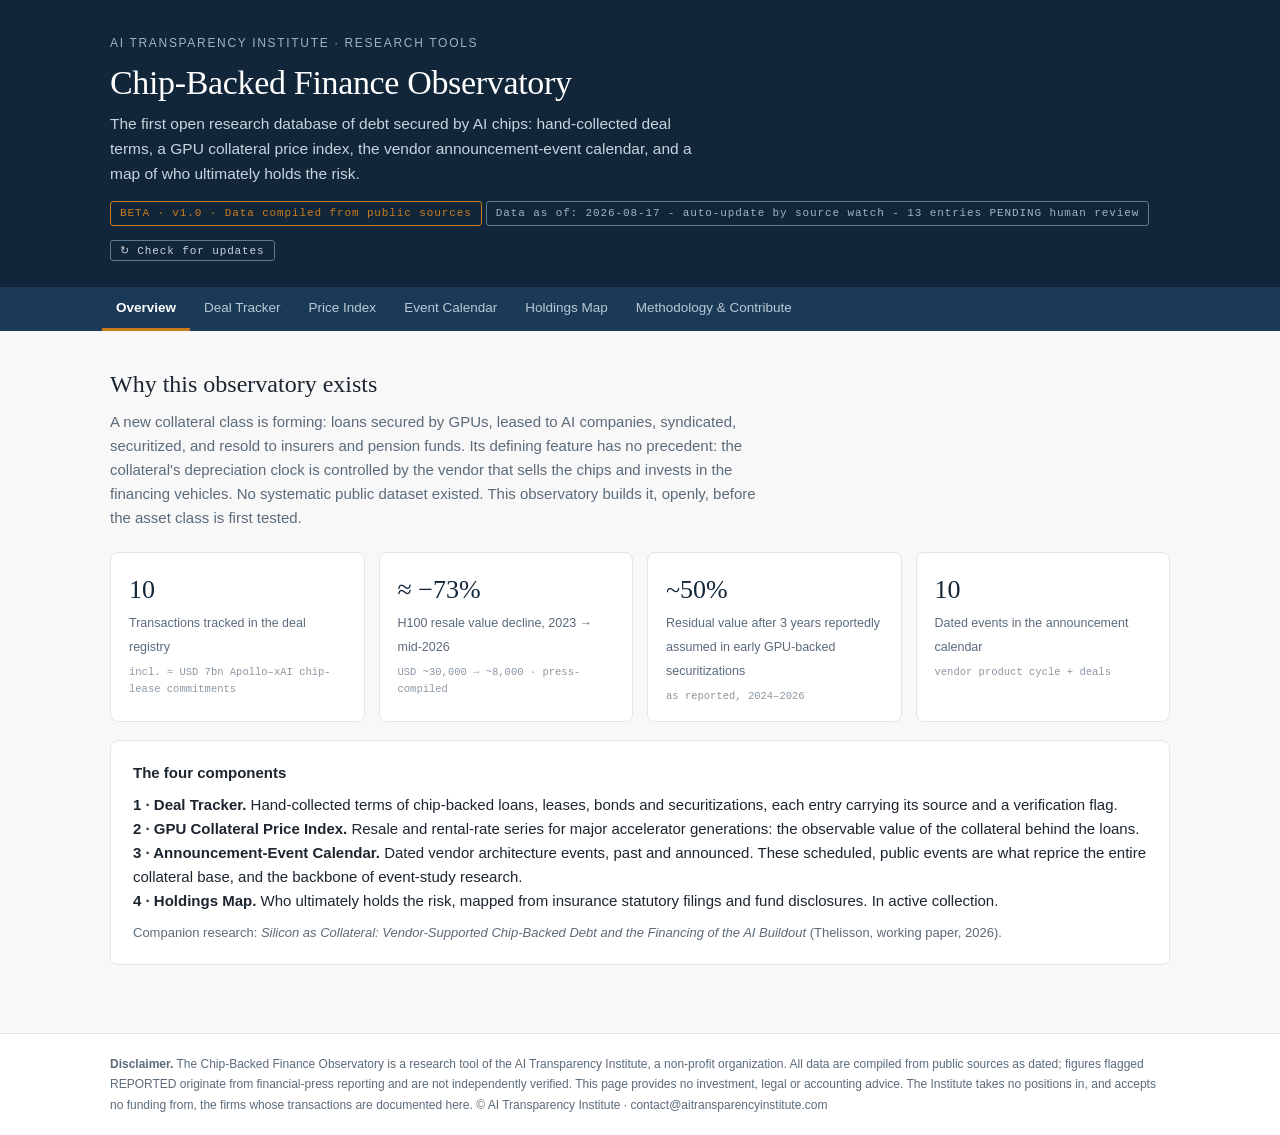
==== index.html @ 770bd1a8 "Rename Index.html to index.html" ====
<!DOCTYPE html>
<html lang="en">
<head>
<meta charset="UTF-8">
<meta name="viewport" content="width=device-width, initial-scale=1.0">
<title>Chip-Backed Finance Observatory — AI Transparency Institute</title>
<meta name="description" content="The first open research database of chip-backed finance: deal terms, GPU collateral price index, announcement-event calendar, and holdings map.">
<style>
:root{
  --navy:#12263A; --navy-2:#1B3A57; --paper:#F7F8F7; --card:#FFFFFF;
  --ink:#1C2530; --muted:#5C6B7A; --line:#E1E6EA;
  --teal:#177E89; --amber:#C97B1D; --amber-soft:#FBF1E3; --teal-soft:#E7F2F3;
  --serif:Georgia,'Times New Roman',serif; --sans:-apple-system,'Segoe UI',Helvetica,Arial,sans-serif;
  --mono:'SF Mono',Consolas,'Courier New',monospace;
}
*{box-sizing:border-box;margin:0;padding:0}
body{background:var(--paper);color:var(--ink);font-family:var(--sans);font-size:15px;line-height:1.6}
a{color:var(--teal)}
.wrap{max-width:1100px;margin:0 auto;padding:0 20px}

/* Header */
header{background:var(--navy);color:#fff}
.head-in{max-width:1100px;margin:0 auto;padding:34px 20px 26px}
.inst{font-size:12px;letter-spacing:.14em;text-transform:uppercase;color:#9FB3C4;margin-bottom:10px}
h1{font-family:var(--serif);font-size:34px;font-weight:400;line-height:1.15;letter-spacing:-.01em}
.tagline{color:#C7D3DD;margin-top:10px;max-width:70ch;font-size:15.5px}
.beta{display:inline-block;margin-top:14px;font-family:var(--mono);font-size:11px;letter-spacing:.08em;color:var(--amber);border:1px solid var(--amber);border-radius:3px;padding:3px 9px}

/* Nav */
nav{background:var(--navy-2);position:sticky;top:0;z-index:10}
.nav-in{max-width:1100px;margin:0 auto;padding:0 12px;display:flex;flex-wrap:wrap}
.tab{background:none;border:0;color:#B9C8D4;font-family:var(--sans);font-size:13.5px;padding:13px 14px;cursor:pointer;border-bottom:3px solid transparent}
.tab:hover{color:#fff}
.tab.on{color:#fff;border-bottom-color:var(--amber);font-weight:600}

section{display:none;padding:34px 0 20px}
section.on{display:block}
h2{font-family:var(--serif);font-size:24px;font-weight:400;margin-bottom:6px}
.sub{color:var(--muted);margin-bottom:22px;max-width:80ch}
h3{font-size:15px;font-weight:700;margin:22px 0 8px}

.card{background:var(--card);border:1px solid var(--line);border-radius:8px;padding:20px 22px;margin-bottom:18px}
.grid{display:grid;grid-template-columns:repeat(auto-fit,minmax(230px,1fr));gap:14px}
.stat{background:var(--card);border:1px solid var(--line);border-radius:8px;padding:16px 18px}
.stat b{display:block;font-family:var(--serif);font-size:26px;font-weight:400;color:var(--navy)}
.stat span{font-size:12.5px;color:var(--muted)}
.stat .src{display:block;font-family:var(--mono);font-size:10.5px;color:#8A97A3;margin-top:6px}

/* Tables */
table{width:100%;border-collapse:collapse;background:var(--card);border:1px solid var(--line);border-radius:8px;overflow:hidden;font-size:13.5px}
th{background:#F0F3F5;text-align:left;font-size:11px;letter-spacing:.06em;text-transform:uppercase;color:var(--muted);padding:10px 12px;border-bottom:1px solid var(--line)}
td{padding:11px 12px;border-bottom:1px solid var(--line);vertical-align:top}
tr:last-child td{border-bottom:0}
.tag{display:inline-block;font-family:var(--mono);font-size:10.5px;border-radius:3px;padding:2px 7px;white-space:nowrap}
.tag.ver{color:#1E7F4F;background:#EAF5EF;border:1px solid #BFE0CE}
.tag.rep{color:var(--amber);background:var(--amber-soft);border:1px solid #E8CD9F}
.tag.type{color:var(--teal);background:var(--teal-soft);border:1px solid #BBD9DC}
.tag.pend{color:#B3261E;background:#FCEBE9;border:1px solid #F1B3AD}
.pending-banner{display:none;background:#FCEBE9;border:1px solid #F1B3AD;border-radius:6px;padding:12px 16px;font-size:13px;color:#7A1C15;margin-bottom:14px}
.amount{font-family:var(--mono);white-space:nowrap}
.filters{display:flex;gap:8px;flex-wrap:wrap;margin-bottom:14px}
.fbtn{border:1px solid var(--line);background:var(--card);border-radius:99px;padding:6px 14px;font-size:12.5px;color:var(--muted);cursor:pointer;font-family:var(--sans)}
.fbtn.on{background:var(--navy);color:#fff;border-color:var(--navy)}

/* Charts */
.chart-card{background:var(--card);border:1px solid var(--line);border-radius:8px;padding:18px 18px 8px;margin-bottom:18px}
.chart-title{font-size:14px;font-weight:700}
.chart-sub{font-size:12px;color:var(--muted);margin-bottom:8px}
svg text{font-family:var(--mono);font-size:10px;fill:var(--muted)}
.legend{display:flex;gap:16px;font-size:12px;color:var(--muted);padding:6px 0 8px}
.dotl{display:inline-block;width:10px;height:10px;border-radius:2px;margin-right:6px;vertical-align:-1px}

/* Timeline */
.tl{border-left:2px solid var(--line);margin-left:8px;padding-left:22px}
.ev{position:relative;padding-bottom:20px}
.ev::before{content:"";position:absolute;left:-28.5px;top:5px;width:11px;height:11px;border-radius:50%;background:var(--card);border:2.5px solid var(--teal)}
.ev.vendor::before{border-color:var(--amber)}
.ev.future::before{border-style:dashed;border-color:#98A6B3}
.ev-date{font-family:var(--mono);font-size:11.5px;color:var(--muted)}
.ev-t{font-weight:600;font-size:14px}
.ev-x{font-size:13px;color:var(--muted);max-width:75ch}

.note{background:var(--amber-soft);border:1px solid #E8CD9F;border-radius:6px;padding:12px 16px;font-size:13px;color:#6B5313;margin-bottom:18px}
.cta{display:inline-block;background:var(--navy);color:#fff;text-decoration:none;border-radius:5px;padding:10px 18px;font-size:14px;font-weight:600;margin-top:8px}
.cta:hover{background:var(--navy-2)}

footer{border-top:1px solid var(--line);margin-top:30px;background:var(--card)}
.foot-in{max-width:1100px;margin:0 auto;padding:20px;font-size:12px;color:var(--muted);line-height:1.7}
@media(max-width:640px){h1{font-size:26px}.tab{padding:12px 10px;font-size:12.5px}}
</style>
</head>

<body>

<header>
  <div class="head-in">
    <div class="inst">AI Transparency Institute · Research Tools</div>
    <h1>Chip-Backed Finance Observatory</h1>
    <p class="tagline">The first open research database of debt secured by AI chips: hand-collected deal terms, a GPU collateral price index, the vendor announcement-event calendar, and a map of who ultimately holds the risk.</p>
    <span class="beta">BETA · v1.0 · Data compiled from public sources</span>
    <span class="beta" id="updated" style="border-color:#5C7A93;color:#9FB3C4">Data as of: loading…</span>
    <button class="beta" id="refresh-btn" style="cursor:pointer;background:none;border-color:#5C7A93;color:#C7D3DD" onclick="loadData(true)">↻ Check for updates</button>
  </div>
</header>

<nav><div class="nav-in">
  <button class="tab on" data-s="overview">Overview</button>
  <button class="tab" data-s="deals">Deal Tracker</button>
  <button class="tab" data-s="index">Price Index</button>
  <button class="tab" data-s="events">Event Calendar</button>
  <button class="tab" data-s="holdings">Holdings Map</button>
  <button class="tab" data-s="method">Methodology &amp; Contribute</button>
</div></nav>

<div class="wrap">

<!-- OVERVIEW -->
<section id="overview" class="on">
  <h2>Why this observatory exists</h2>
  <p class="sub">A new collateral class is forming: loans secured by GPUs, leased to AI companies, syndicated, securitized, and resold to insurers and pension funds. Its defining feature has no precedent: the collateral's depreciation clock is controlled by the vendor that sells the chips and invests in the financing vehicles. No systematic public dataset existed. This observatory builds it, openly, before the asset class is first tested.</p>
  <div class="grid">
    <div class="stat"><b id="st-deals">–</b><span>Transactions tracked in the deal registry</span><span class="src" id="st-vol"></span></div>
    <div class="stat"><b>≈ −73%</b><span>H100 resale value decline, 2023 → mid-2026</span><span class="src">USD ~30,000 → ~8,000 · press-compiled</span></div>
    <div class="stat"><b>~50%</b><span>Residual value after 3 years reportedly assumed in early GPU-backed securitizations</span><span class="src">as reported, 2024–2026</span></div>
    <div class="stat"><b id="st-events">–</b><span>Dated events in the announcement calendar</span><span class="src">vendor product cycle + deals</span></div>
  </div>
  <div class="card" style="margin-top:18px">
    <h3 style="margin-top:0">The four components</h3>
    <p><b>1 · Deal Tracker.</b> Hand-collected terms of chip-backed loans, leases, bonds and securitizations, each entry carrying its source and a verification flag.</p>
    <p><b>2 · GPU Collateral Price Index.</b> Resale and rental-rate series for major accelerator generations: the observable value of the collateral behind the loans.</p>
    <p><b>3 · Announcement-Event Calendar.</b> Dated vendor architecture events, past and announced. These scheduled, public events are what reprice the entire collateral base, and the backbone of event-study research.</p>
    <p><b>4 · Holdings Map.</b> Who ultimately holds the risk, mapped from insurance statutory filings and fund disclosures. In active collection.</p>
    <p style="margin-top:10px;color:var(--muted);font-size:13px">Companion research: <i>Silicon as Collateral: Vendor-Supported Chip-Backed Debt and the Financing of the AI Buildout</i> (Thelisson, working paper, 2026).</p>
  </div>
</section>

<!-- DEALS -->
<section id="deals">
  <h2>Deal Tracker</h2>
  <p class="sub">Every entry lists its public source. <span class="tag ver">VERIFIED</span> = confirmed by a primary source (e.g., issuer press release). <span class="tag rep">REPORTED</span> = financial-press reporting, not independently verifiable. Amounts in USD.</p>
  <div class="pending-banner" id="pending-banner"><b>&#9888; Human review pending.</b> Entries marked <span class="tag pend">PENDING REVIEW</span> were added automatically by our source watch and have <b>not yet been verified by a human curator</b>. Treat them as unconfirmed alerts, not as documented facts. They are verified, corrected or removed at the next curation pass.</div>
  <div class="filters" id="deal-filters"></div>
  <div style="overflow-x:auto"><table>
    <thead><tr><th>Date</th><th>Transaction</th><th>Type</th><th>Amount</th><th>Key terms</th><th>Status</th><th>Source</th></tr></thead>
    <tbody id="deal-rows"></tbody>
  </table></div>
</section>

<!-- INDEX -->
<section id="index">
  <h2>GPU Collateral Price Index</h2>
  <p class="sub">Indicative series for the Nvidia H100, the reference collateral of the first deal vintages. Points are compiled from published trackers and press analyses; a formally constructed, citable index is the observatory's next release.</p>
  <div class="chart-card">
    <div class="chart-title">H100 resale value (USD per unit, secondary market)</div>
    <div class="chart-sub">Peak scarcity to mid-2026. Note the step behavior around new-generation availability, not smooth drift.</div>
    <div id="chart-resale"></div>
  </div>
  <div class="chart-card">
    <div class="chart-title">H100 rental rate (USD per GPU-hour, market range midpoint)</div>
    <div class="chart-sub">Rental rates are the collateral's cash-flow engine: they service the leases that service the debt.</div>
    <div id="chart-rental"></div>
  </div>
  <div class="note">Reading the two charts together: early securitizations reportedly assumed ~50% residual value after three years. The observed resale path fell to ~27% in that window, while the rental rates underpinning lease payments fell by 70–80% from peak before partially recovering.</div>
</section>

<!-- EVENTS -->
<section id="events">
  <h2>Announcement-Event Calendar</h2>
  <p class="sub"><span class="dotl" style="background:var(--amber)"></span>Vendor product-cycle events reprice the collateral base. <span class="dotl" style="background:var(--teal)"></span>Financing events build the exposure. Dashed = announced or expected. This calendar is the backbone for event-study research: the dates are scheduled and public before they move prices.</p>
  <div class="tl" id="timeline"></div>
</section>

<!-- HOLDINGS -->
<section id="holdings">
  <h2>Holdings Map</h2>
  <p class="sub">Who ultimately holds chip-backed risk? Once loans are syndicated and securitized, the exposure migrates to regulated balance sheets. No one currently publishes this aggregate. We are building it.</p>
  <div class="card">
    <h3 style="margin-top:0">Status: in active collection</h3>
    <p><b>Source 1 — U.S. insurance statutory filings.</b> Schedule D and Schedule BA disclosures identify structured securities and fund interests held by insurers, the first regulated window on distribution. Collection of 2025–26 filings in progress.</p>
    <p><b>Source 2 — Fund disclosures.</b> Private credit fund reports and listed-fund holdings referencing chip-lease and GPU-backed exposures.</p>
    <p><b>Source 3 — Syndication reporting.</b> Press-documented participations in the tracked deals.</p>
    <p style="margin-top:10px">First release target: an aggregate exposure estimate and a concentration measure on the single-vendor obsolescence factor, the one number no market participant can compute alone.</p>
    <a class="cta" href="mailto:contact@aitransparencyinstitute.com?subject=Chip-Backed%20Finance%20Observatory%20—%20holdings%20data">Hold relevant data? Contact us</a>
  </div>
</section>

<!-- METHOD -->
<section id="method">
  <h2>Methodology &amp; Contribute</h2>
  <div class="card">
    <h3 style="margin-top:0">Method</h3>
    <p>Entries are compiled exclusively from public sources: issuer press releases, offering materials, regulatory filings, published market trackers, and the financial press. Every entry carries its source. Primary-source confirmation earns a <span class="tag ver">VERIFIED</span> flag; press-only items remain <span class="tag rep">REPORTED</span>. Entries surfaced by our automated source watch enter as <span class="tag pend">PENDING REVIEW</span> and are clearly bannered until a human curator verifies the source and assigns a definitive badge, or removes them. The machine never assigns VERIFIED or REPORTED. Nothing on this page is investment advice, and inclusion of a transaction implies no judgment about any named party. Corrections are welcome and acknowledged.</p>
    <h3>How the data are updated</h3>
    <p>The observatory is curated by hand, entry by entry, from public sources. There is no automated feed, and that is deliberate: verification is the product. Technically, the page loads its data at every visit from a separate file (observatory-data.json) published alongside it, so updates appear to all visitors the moment the file is replaced, and the "Data as of" date in the header shows the release you are viewing. You can also press "Check for updates" at any time.</p>
    <h3>Openness</h3>
    <p>The database is released under CC BY 4.0. Quarterly snapshots will be archived with a citable reference. Researchers may reuse the data with attribution to the AI Transparency Institute.</p>
    <h3>Contribute</h3>
    <p>We welcome: deal terms and documents we have missed, secondary-market price observations, holdings disclosures, and corrections. Submissions are reviewed before inclusion and flagged by verification status.</p>
    <a class="cta" href="mailto:contact@aitransparencyinstitute.com?subject=Chip-Backed%20Finance%20Observatory%20—%20submission">Submit data or a correction</a>
  </div>
</section>

</div>

<footer><div class="foot-in">
  <b>Disclaimer.</b> The Chip-Backed Finance Observatory is a research tool of the AI Transparency Institute, a non-profit organization. All data are compiled from public sources as dated; figures flagged REPORTED originate from financial-press reporting and are not independently verified. This page provides no investment, legal or accounting advice. The Institute takes no positions in, and accepts no funding from, the firms whose transactions are documented here. © AI Transparency Institute · contact@aitransparencyinstitute.com
</div></footer>

<script>
/* ═══════════ DATA — edit these arrays to update the observatory ═══════════ */
const SEED_DEALS = [
 {date:"2024-06", name:"Lambda Labs GPU-backed ABS (via Macquarie)", type:"Securitization", amount:"~500 M", terms:"Early GPU-backed ABS; residual values of ~50% after 3 years reportedly assumed", status:"Outstanding", ver:"REPORTED", src:"Press reports, 2024–2026"},
 {date:"2025-06", name:"xAI senior secured notes + term loans (Morgan Stanley-led)", type:"Bond / Loan", amount:"5,000 M", terms:"USD 3bn 5y senior secured notes at 12.5% + 2×1bn loans; price talk widened on lukewarm demand", status:"Notes redeemed early 03/2026", ver:"VERIFIED", src:"Reuters; PitchBook LCD, 06/2025"},
 {date:"2025-09", name:"Nvidia — announced intent to invest in OpenAI", type:"Vendor commitment", amount:"up to 100,000 M", terms:"Non-binding letter of intent tied to deployment of Nvidia systems", status:"Announced (LOI)", ver:"VERIFIED", src:"Nvidia announcement, 22/09/2025"},
 {date:"2026-01", name:"Apollo capital solution — Valor Compute Infrastructure (VCI) / xAI", type:"Chip-lease SPV", amount:"3,500 M", terms:"Part of USD 5.4bn acquisition & triple-net lease of compute (incl. GB200) to xAI subsidiary; Nvidia anchor LP in VCI", status:"Closed", ver:"VERIFIED", src:"Apollo press release, 07/01/2026"},
 {date:"2026-02", name:"Apollo loan #2 — Valor-arranged chip-lease vehicle / xAI", type:"Chip-lease SPV", amount:"~3,400 M", terms:"Reported pricing near 9.5%; syndication expected", status:"Reported near close", ver:"REPORTED", src:"The Information; Reuters, 09/02/2026"},
];
const SEED_RESALE = [ ["2023-Q1",30000],["2023-Q4",28000],["2024-Q2",26000],["2024-Q4",20000],["2025-Q2",15000],["2025-Q4",11000],["2026-Q2",8000] ];
const SEED_RENTAL = [ ["2024-Q1",8.0],["2024-Q3",6.0],["2025-Q1",4.0],["2025-Q3",2.0],["2025-Q4",1.5],["2026-Q1",2.35] ];
const SEED_EVENTS = [
 {d:"2022-10", t:"Nvidia H100 (Hopper) volume availability", x:"The reference collateral generation of the first deal vintages.", k:"vendor"},
 {d:"2024-03", t:"Nvidia announces Blackwell (GTC 2024)", x:"First scheduled repricing signal for the Hopper installed base.", k:"vendor"},
 {d:"2024-06", t:"Early GPU-backed ABS issuance", x:"Securitization channel opens (reported).", k:"fin"},
 {d:"2025-H1", t:"Blackwell (B200) volume shipments", x:"Generation step realized; H100 secondary values and rental rates decline through the year.", k:"vendor"},
 {d:"2025-06", t:"xAI USD 5bn secured notes and loans priced at 12.5%", x:"Market pricing of borrower risk observable for the first time.", k:"fin"},
 {d:"2025-09", t:"Nvidia announces intent to invest up to USD 100bn in OpenAI", x:"Vendor circularity at ecosystem scale (non-binding LOI).", k:"fin"},
 {d:"2026-01", t:"Apollo USD 3.5bn capital solution for VCI (Nvidia anchor LP)", x:"Chip-lease SPV structure at scale; triple-net lease to xAI subsidiary.", k:"fin"},
 {d:"2026-02", t:"Apollo ~USD 3.4bn second chip-lease loan (reported)", x:"Total commitment ≈ USD 7bn; syndication expected.", k:"fin"},
 {d:"2026-27", t:"Rubin generation (announced cadence)", x:"Next scheduled repricing step for the installed base, expected on the vendor's announced annual rhythm.", k:"vendor future"},
 {d:"2027", t:"2025–26 vintage seasoning", x:"Lease renewals and realized collateral marks first confront underwriting assumptions at scale.", k:"fin future"},
];

let DEALS = SEED_DEALS, RESALE = SEED_RESALE, RENTAL = SEED_RENTAL, EVENTS = SEED_EVENTS;
let META = { updated: "August 2026 (embedded seed data)" };

/* ═══════════ LIVE DATA LOADING ═══════════
   At every visit, the page fetches observatory-data.json from the same
   folder (cache disabled). To update the observatory: edit that JSON file
   and re-upload it. The HTML never needs to change. If the JSON is missing
   or unreachable, the embedded seed data above are shown instead.        */
const DATA_URL = 'observatory-data.json';
async function loadData(manual){
  const btn = document.getElementById('refresh-btn');
  if (manual && btn) btn.textContent = '↻ Checking…';
  try {
    const ctrl = new AbortController();
    const timer = setTimeout(() => ctrl.abort(), 6000);   // never hang: fall back after 6s
    const r = await fetch(DATA_URL + '?t=' + Date.now(), { cache: 'no-store', signal: ctrl.signal });
    clearTimeout(timer);
    if (!r.ok) throw new Error('HTTP ' + r.status);
    const d = await r.json();
    if (d.deals)  DEALS  = d.deals;
    if (d.resale) RESALE = d.resale;
    if (d.rental) RENTAL = d.rental;
    if (d.events) EVENTS = d.events;
    if (d.updated) META.updated = d.updated;
    renderAll();
    if (manual && btn) btn.textContent = '✓ Up to date';
  } catch (e) {
    // Seed data remain displayed; note it in the badge.
    try { renderAll(); } catch (e2) {}
    META.updated += ' — live data file unreachable';
    if (manual && btn) btn.textContent = '↻ Check for updates';
  }
  const u = document.getElementById('updated');
  if (u) u.textContent = 'Data as of: ' + META.updated;
  if (manual && btn) setTimeout(() => btn.textContent = '↻ Check for updates', 2500);
}

/* ═══════════ RENDERING ═══════════ */
const $ = id => document.getElementById(id);
document.querySelectorAll('.tab').forEach(b => b.onclick = () => {
  document.querySelectorAll('.tab').forEach(x => x.classList.remove('on'));
  document.querySelectorAll('section').forEach(x => x.classList.remove('on'));
  b.classList.add('on'); $(b.dataset.s).classList.add('on');
  window.scrollTo({top:0});
});

/* Deals */
let filter = "All";
function renderDeals(){
  const types = ["All", ...new Set(DEALS.map(d => d.type))];
  $('deal-filters').innerHTML = types.map(t => `<button class="fbtn ${t===filter?'on':''}" onclick="filter='${t}';renderDeals()">${t}</button>`).join('');
  const rows = DEALS.filter(d => filter==="All" || d.type===filter).map(d => `
    <tr><td class="amount">${d.date}</td><td><b>${d.name}</b></td>
    <td><span class="tag type">${d.type}</span></td>
    <td class="amount">${d.amount}</td><td>${d.terms}</td><td>${d.status}</td>
    <td><span class="tag ${d.ver==='VERIFIED'?'ver':(d.ver==='REPORTED'?'rep':'pend')}">${d.ver}</span><br><span style="font-size:11.5px;color:var(--muted)">${d.src}</span></td></tr>`).join('');
  $('deal-rows').innerHTML = rows;
  $('st-deals').textContent = DEALS.length;
  $('st-vol').textContent = "incl. ≈ USD 7bn Apollo–xAI chip-lease commitments";
  $('st-events').textContent = EVENTS.length;
  const nPend = DEALS.filter(d => d.ver === 'PENDING REVIEW').length;
  const pb = $('pending-banner');
  if (pb) pb.style.display = nPend ? 'block' : 'none';
}

/* Charts (plain SVG) */
function lineChart(el, data, opts){
  const W=760,H=250,P={l:56,r:16,t:14,b:30};
  const xs=data.map((_,i)=>i), ys=data.map(d=>d[1]);
  const ymax=opts.ymax||Math.max(...ys)*1.1, ymin=0;
  const X=i=>P.l+(W-P.l-P.r)*i/(data.length-1);
  const Y=v=>P.t+(H-P.t-P.b)*(1-(v-ymin)/(ymax-ymin));
  let g='';
  const steps=opts.gridSteps||5;
  for(let s=0;s<=steps;s++){const v=ymin+(ymax-ymin)*s/steps,y=Y(v);
    g+=`<line x1="${P.l}" y1="${y}" x2="${W-P.r}" y2="${y}" stroke="#EDF0F2"/>`+
       `<text x="${P.l-8}" y="${y+3}" text-anchor="end">${opts.fmt(v)}</text>`;}
  let path='';
  data.forEach((d,i)=>{path+=(i?'L':'M')+X(i)+' '+Y(d[1])+' ';});
  let dots='',labels='';
  data.forEach((d,i)=>{dots+=`<circle cx="${X(i)}" cy="${Y(d[1])}" r="3.5" fill="${opts.color}"/>`;
    labels+=`<text x="${X(i)}" y="${H-8}" text-anchor="middle">${d[0]}</text>`;});
  el.innerHTML=`<svg viewBox="0 0 ${W} ${H}" style="width:100%;height:auto" role="img" aria-label="${opts.aria}">
    ${g}<path d="${path}" fill="none" stroke="${opts.color}" stroke-width="2.5"/>${dots}${labels}</svg>`;
}
function renderAll(){
  renderDeals();
  lineChart($('chart-resale'), RESALE, {color:'#177E89', ymax:32000, fmt:v=>(v/1000)+'k', gridSteps:4, aria:'H100 resale value series'});
  lineChart($('chart-rental'), RENTAL, {color:'#C97B1D', ymax:9, fmt:v=>'$'+v.toFixed(0), gridSteps:3, aria:'H100 rental rate series'});
  $('timeline').innerHTML = EVENTS.map(e => `
  <div class="ev ${e.k.includes('vendor')?'vendor':''} ${e.k.includes('future')?'future':''}">
    <div class="ev-date">${e.d}${e.k.includes('future')?' · announced / expected':''}</div>
    <div class="ev-t">${e.t}</div>
    <div class="ev-x">${e.x}</div>
  </div>`).join('');
}
loadData(false);
</script>
</body>
</html>
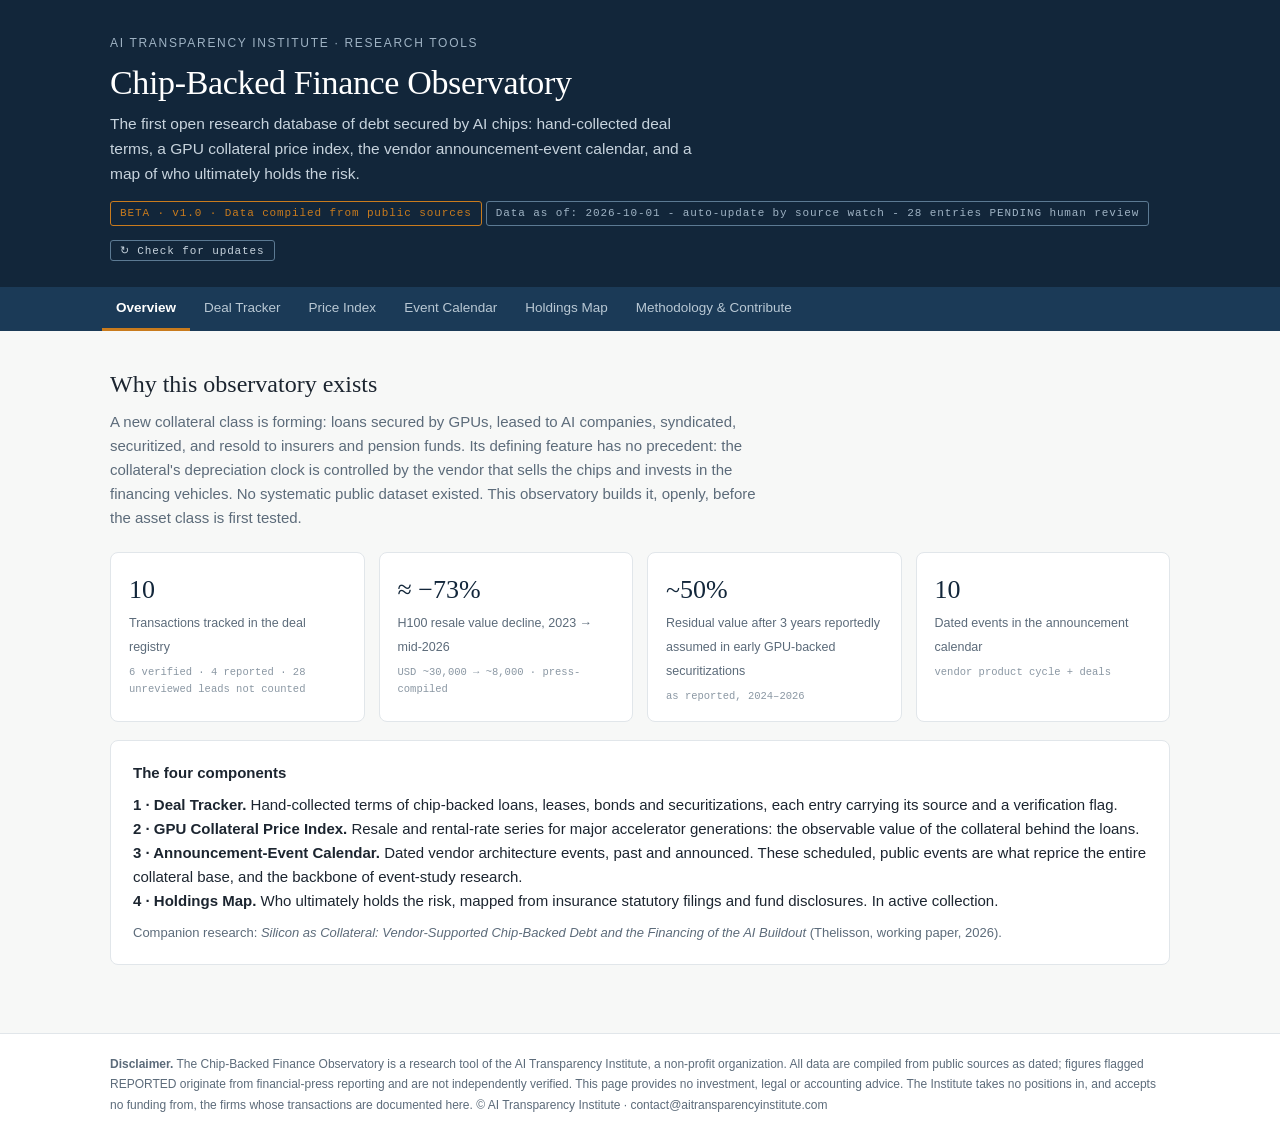
==== commit 3e74ecda: "Hide unverified leads, merge duplicates, fix escaping, revive source watch" ====
--- a/index.html
+++ b/index.html
@@ -56,7 +56,17 @@
 .tag.rep{color:var(--amber);background:var(--amber-soft);border:1px solid #E8CD9F}
 .tag.type{color:var(--teal);background:var(--teal-soft);border:1px solid #BBD9DC}
 .tag.pend{color:#B3261E;background:#FCEBE9;border:1px solid #F1B3AD}
-.pending-banner{display:none;background:#FCEBE9;border:1px solid #F1B3AD;border-radius:6px;padding:12px 16px;font-size:13px;color:#7A1C15;margin-bottom:14px}
+.data-notice{margin-top:18px;background:var(--amber-soft);border:1px solid #E8CD9F;border-radius:6px;padding:10px 14px;font-size:13px;color:#6B5313}
+.srcline{font-size:11.5px;color:var(--muted)}
+.srclink{font-size:11.5px;white-space:nowrap}
+details.more{font-size:11.5px;color:var(--muted);margin-top:2px}
+details.more summary{cursor:pointer}
+details.more ul{list-style:none;margin-top:4px}
+details.more li{margin:2px 0}
+.pending-wrap{margin-top:22px}
+.pending-wrap summary{cursor:pointer;font-size:13px;color:var(--muted);padding:8px 0}
+.pending-wrap table{opacity:.85}
+.pending-banner{background:#FCEBE9;border:1px solid #F1B3AD;border-radius:6px;padding:12px 16px;font-size:13px;color:#7A1C15;margin-bottom:14px}
 .amount{font-family:var(--mono);white-space:nowrap}
 .filters{display:flex;gap:8px;flex-wrap:wrap;margin-bottom:14px}
 .fbtn{border:1px solid var(--line);background:var(--card);border-radius:99px;padding:6px 14px;font-size:12.5px;color:var(--muted);cursor:pointer;font-family:var(--sans)}
@@ -99,7 +109,7 @@
     <p class="tagline">The first open research database of debt secured by AI chips: hand-collected deal terms, a GPU collateral price index, the vendor announcement-event calendar, and a map of who ultimately holds the risk.</p>
     <span class="beta">BETA · v1.0 · Data compiled from public sources</span>
     <span class="beta" id="updated" style="border-color:#5C7A93;color:#9FB3C4">Data as of: loading…</span>
-    <button class="beta" id="refresh-btn" style="cursor:pointer;background:none;border-color:#5C7A93;color:#C7D3DD" onclick="loadData(true)">↻ Check for updates</button>
+    <button class="beta" id="refresh-btn" style="cursor:pointer;background:none;border-color:#5C7A93;color:#C7D3DD">↻ Check for updates</button>
   </div>
 </header>
 
@@ -113,6 +123,7 @@
 </div></nav>
 
 <div class="wrap">
+<div class="data-notice" id="data-notice" hidden></div>
 
 <!-- OVERVIEW -->
 <section id="overview" class="on">
@@ -138,12 +149,19 @@
 <section id="deals">
   <h2>Deal Tracker</h2>
   <p class="sub">Every entry lists its public source. <span class="tag ver">VERIFIED</span> = confirmed by a primary source (e.g., issuer press release). <span class="tag rep">REPORTED</span> = financial-press reporting, not independently verifiable. Amounts in USD.</p>
-  <div class="pending-banner" id="pending-banner"><b>&#9888; Human review pending.</b> Entries marked <span class="tag pend">PENDING REVIEW</span> were added automatically by our source watch and have <b>not yet been verified by a human curator</b>. Treat them as unconfirmed alerts, not as documented facts. They are verified, corrected or removed at the next curation pass.</div>
   <div class="filters" id="deal-filters"></div>
   <div style="overflow-x:auto"><table>
     <thead><tr><th>Date</th><th>Transaction</th><th>Type</th><th>Amount</th><th>Key terms</th><th>Status</th><th>Source</th></tr></thead>
     <tbody id="deal-rows"></tbody>
   </table></div>
+  <details class="pending-wrap" id="pending-wrap">
+    <summary>Unreviewed leads from the automated source watch (<span id="pending-count">0</span>), not verified and not counted</summary>
+    <div class="pending-banner"><b>&#9888; Not verified.</b> These headlines were collected automatically and have <b>not been checked by a human curator</b>. Many are duplicates, commentary or unrelated news. They are not part of the deal registry and are excluded from every figure on this site. Each is verified and moved into the registry, or removed, at the next curation pass.</div>
+    <div style="overflow-x:auto"><table>
+      <thead><tr><th>Date</th><th>Headline</th><th>Type</th><th>Amount</th><th>Notes</th><th>Status</th><th>Source</th></tr></thead>
+      <tbody id="pending-rows"></tbody>
+    </table></div>
+  </details>
 </section>
 
 <!-- INDEX -->
@@ -189,9 +207,9 @@
   <h2>Methodology &amp; Contribute</h2>
   <div class="card">
     <h3 style="margin-top:0">Method</h3>
-    <p>Entries are compiled exclusively from public sources: issuer press releases, offering materials, regulatory filings, published market trackers, and the financial press. Every entry carries its source. Primary-source confirmation earns a <span class="tag ver">VERIFIED</span> flag; press-only items remain <span class="tag rep">REPORTED</span>. Entries surfaced by our automated source watch enter as <span class="tag pend">PENDING REVIEW</span> and are clearly bannered until a human curator verifies the source and assigns a definitive badge, or removes them. The machine never assigns VERIFIED or REPORTED. Nothing on this page is investment advice, and inclusion of a transaction implies no judgment about any named party. Corrections are welcome and acknowledged.</p>
+    <p>Entries are compiled exclusively from public sources: issuer press releases, offering materials, regulatory filings, published market trackers, and the financial press. Every entry carries its source. Primary-source confirmation earns a <span class="tag ver">VERIFIED</span> flag; press-only items remain <span class="tag rep">REPORTED</span>. Only a human curator assigns these flags. Nothing on this page is investment advice, and inclusion of a transaction implies no judgment about any named party. Corrections are welcome and acknowledged.</p>
     <h3>How the data are updated</h3>
-    <p>The observatory is curated by hand, entry by entry, from public sources. There is no automated feed, and that is deliberate: verification is the product. Technically, the page loads its data at every visit from a separate file (observatory-data.json) published alongside it, so updates appear to all visitors the moment the file is replaced, and the "Data as of" date in the header shows the release you are viewing. You can also press "Check for updates" at any time.</p>
+    <p>The deal registry is curated by hand, entry by entry: verification is the product. To find candidates, an automated source watch scans SEC filings, press-release wires and the financial press twice a week and sends what it finds to the curator for review. It does not publish anything to the registry. Leads it collected earlier, before this rule was adopted, are listed below the deal table as <span class="tag pend">PENDING REVIEW</span>. They are excluded from every figure until the curator verifies or removes them. Technically, the page loads its data at every visit from a separate file (observatory-data.json) published alongside it, so updates appear to all visitors the moment the file is replaced, and the "Data as of" date in the header shows the release you are viewing. You can also press "Check for updates" at any time.</p>
     <h3>Openness</h3>
     <p>The database is released under CC BY 4.0. Quarterly snapshots will be archived with a citable reference. Researchers may reuse the data with attribution to the AI Transparency Institute.</p>
     <h3>Contribute</h3>
@@ -206,127 +224,6 @@
   <b>Disclaimer.</b> The Chip-Backed Finance Observatory is a research tool of the AI Transparency Institute, a non-profit organization. All data are compiled from public sources as dated; figures flagged REPORTED originate from financial-press reporting and are not independently verified. This page provides no investment, legal or accounting advice. The Institute takes no positions in, and accepts no funding from, the firms whose transactions are documented here. © AI Transparency Institute · contact@aitransparencyinstitute.com
 </div></footer>
 
-<script>
-/* ═══════════ DATA — edit these arrays to update the observatory ═══════════ */
-const SEED_DEALS = [
- {date:"2024-06", name:"Lambda Labs GPU-backed ABS (via Macquarie)", type:"Securitization", amount:"~500 M", terms:"Early GPU-backed ABS; residual values of ~50% after 3 years reportedly assumed", status:"Outstanding", ver:"REPORTED", src:"Press reports, 2024–2026"},
- {date:"2025-06", name:"xAI senior secured notes + term loans (Morgan Stanley-led)", type:"Bond / Loan", amount:"5,000 M", terms:"USD 3bn 5y senior secured notes at 12.5% + 2×1bn loans; price talk widened on lukewarm demand", status:"Notes redeemed early 03/2026", ver:"VERIFIED", src:"Reuters; PitchBook LCD, 06/2025"},
- {date:"2025-09", name:"Nvidia — announced intent to invest in OpenAI", type:"Vendor commitment", amount:"up to 100,000 M", terms:"Non-binding letter of intent tied to deployment of Nvidia systems", status:"Announced (LOI)", ver:"VERIFIED", src:"Nvidia announcement, 22/09/2025"},
- {date:"2026-01", name:"Apollo capital solution — Valor Compute Infrastructure (VCI) / xAI", type:"Chip-lease SPV", amount:"3,500 M", terms:"Part of USD 5.4bn acquisition & triple-net lease of compute (incl. GB200) to xAI subsidiary; Nvidia anchor LP in VCI", status:"Closed", ver:"VERIFIED", src:"Apollo press release, 07/01/2026"},
- {date:"2026-02", name:"Apollo loan #2 — Valor-arranged chip-lease vehicle / xAI", type:"Chip-lease SPV", amount:"~3,400 M", terms:"Reported pricing near 9.5%; syndication expected", status:"Reported near close", ver:"REPORTED", src:"The Information; Reuters, 09/02/2026"},
-];
-const SEED_RESALE = [ ["2023-Q1",30000],["2023-Q4",28000],["2024-Q2",26000],["2024-Q4",20000],["2025-Q2",15000],["2025-Q4",11000],["2026-Q2",8000] ];
-const SEED_RENTAL = [ ["2024-Q1",8.0],["2024-Q3",6.0],["2025-Q1",4.0],["2025-Q3",2.0],["2025-Q4",1.5],["2026-Q1",2.35] ];
-const SEED_EVENTS = [
- {d:"2022-10", t:"Nvidia H100 (Hopper) volume availability", x:"The reference collateral generation of the first deal vintages.", k:"vendor"},
- {d:"2024-03", t:"Nvidia announces Blackwell (GTC 2024)", x:"First scheduled repricing signal for the Hopper installed base.", k:"vendor"},
- {d:"2024-06", t:"Early GPU-backed ABS issuance", x:"Securitization channel opens (reported).", k:"fin"},
- {d:"2025-H1", t:"Blackwell (B200) volume shipments", x:"Generation step realized; H100 secondary values and rental rates decline through the year.", k:"vendor"},
- {d:"2025-06", t:"xAI USD 5bn secured notes and loans priced at 12.5%", x:"Market pricing of borrower risk observable for the first time.", k:"fin"},
- {d:"2025-09", t:"Nvidia announces intent to invest up to USD 100bn in OpenAI", x:"Vendor circularity at ecosystem scale (non-binding LOI).", k:"fin"},
- {d:"2026-01", t:"Apollo USD 3.5bn capital solution for VCI (Nvidia anchor LP)", x:"Chip-lease SPV structure at scale; triple-net lease to xAI subsidiary.", k:"fin"},
- {d:"2026-02", t:"Apollo ~USD 3.4bn second chip-lease loan (reported)", x:"Total commitment ≈ USD 7bn; syndication expected.", k:"fin"},
- {d:"2026-27", t:"Rubin generation (announced cadence)", x:"Next scheduled repricing step for the installed base, expected on the vendor's announced annual rhythm.", k:"vendor future"},
- {d:"2027", t:"2025–26 vintage seasoning", x:"Lease renewals and realized collateral marks first confront underwriting assumptions at scale.", k:"fin future"},
-];
-
-let DEALS = SEED_DEALS, RESALE = SEED_RESALE, RENTAL = SEED_RENTAL, EVENTS = SEED_EVENTS;
-let META = { updated: "August 2026 (embedded seed data)" };
-
-/* ═══════════ LIVE DATA LOADING ═══════════
-   At every visit, the page fetches observatory-data.json from the same
-   folder (cache disabled). To update the observatory: edit that JSON file
-   and re-upload it. The HTML never needs to change. If the JSON is missing
-   or unreachable, the embedded seed data above are shown instead.        */
-const DATA_URL = 'observatory-data.json';
-async function loadData(manual){
-  const btn = document.getElementById('refresh-btn');
-  if (manual && btn) btn.textContent = '↻ Checking…';
-  try {
-    const ctrl = new AbortController();
-    const timer = setTimeout(() => ctrl.abort(), 6000);   // never hang: fall back after 6s
-    const r = await fetch(DATA_URL + '?t=' + Date.now(), { cache: 'no-store', signal: ctrl.signal });
-    clearTimeout(timer);
-    if (!r.ok) throw new Error('HTTP ' + r.status);
-    const d = await r.json();
-    if (d.deals)  DEALS  = d.deals;
-    if (d.resale) RESALE = d.resale;
-    if (d.rental) RENTAL = d.rental;
-    if (d.events) EVENTS = d.events;
-    if (d.updated) META.updated = d.updated;
-    renderAll();
-    if (manual && btn) btn.textContent = '✓ Up to date';
-  } catch (e) {
-    // Seed data remain displayed; note it in the badge.
-    try { renderAll(); } catch (e2) {}
-    META.updated += ' — live data file unreachable';
-    if (manual && btn) btn.textContent = '↻ Check for updates';
-  }
-  const u = document.getElementById('updated');
-  if (u) u.textContent = 'Data as of: ' + META.updated;
-  if (manual && btn) setTimeout(() => btn.textContent = '↻ Check for updates', 2500);
-}
-
-/* ═══════════ RENDERING ═══════════ */
-const $ = id => document.getElementById(id);
-document.querySelectorAll('.tab').forEach(b => b.onclick = () => {
-  document.querySelectorAll('.tab').forEach(x => x.classList.remove('on'));
-  document.querySelectorAll('section').forEach(x => x.classList.remove('on'));
-  b.classList.add('on'); $(b.dataset.s).classList.add('on');
-  window.scrollTo({top:0});
-});
-
-/* Deals */
-let filter = "All";
-function renderDeals(){
-  const types = ["All", ...new Set(DEALS.map(d => d.type))];
-  $('deal-filters').innerHTML = types.map(t => `<button class="fbtn ${t===filter?'on':''}" onclick="filter='${t}';renderDeals()">${t}</button>`).join('');
-  const rows = DEALS.filter(d => filter==="All" || d.type===filter).map(d => `
-    <tr><td class="amount">${d.date}</td><td><b>${d.name}</b></td>
-    <td><span class="tag type">${d.type}</span></td>
-    <td class="amount">${d.amount}</td><td>${d.terms}</td><td>${d.status}</td>
-    <td><span class="tag ${d.ver==='VERIFIED'?'ver':(d.ver==='REPORTED'?'rep':'pend')}">${d.ver}</span><br><span style="font-size:11.5px;color:var(--muted)">${d.src}</span></td></tr>`).join('');
-  $('deal-rows').innerHTML = rows;
-  $('st-deals').textContent = DEALS.length;
-  $('st-vol').textContent = "incl. ≈ USD 7bn Apollo–xAI chip-lease commitments";
-  $('st-events').textContent = EVENTS.length;
-  const nPend = DEALS.filter(d => d.ver === 'PENDING REVIEW').length;
-  const pb = $('pending-banner');
-  if (pb) pb.style.display = nPend ? 'block' : 'none';
-}
-
-/* Charts (plain SVG) */
-function lineChart(el, data, opts){
-  const W=760,H=250,P={l:56,r:16,t:14,b:30};
-  const xs=data.map((_,i)=>i), ys=data.map(d=>d[1]);
-  const ymax=opts.ymax||Math.max(...ys)*1.1, ymin=0;
-  const X=i=>P.l+(W-P.l-P.r)*i/(data.length-1);
-  const Y=v=>P.t+(H-P.t-P.b)*(1-(v-ymin)/(ymax-ymin));
-  let g='';
-  const steps=opts.gridSteps||5;
-  for(let s=0;s<=steps;s++){const v=ymin+(ymax-ymin)*s/steps,y=Y(v);
-    g+=`<line x1="${P.l}" y1="${y}" x2="${W-P.r}" y2="${y}" stroke="#EDF0F2"/>`+
-       `<text x="${P.l-8}" y="${y+3}" text-anchor="end">${opts.fmt(v)}</text>`;}
-  let path='';
-  data.forEach((d,i)=>{path+=(i?'L':'M')+X(i)+' '+Y(d[1])+' ';});
-  let dots='',labels='';
-  data.forEach((d,i)=>{dots+=`<circle cx="${X(i)}" cy="${Y(d[1])}" r="3.5" fill="${opts.color}"/>`;
-    labels+=`<text x="${X(i)}" y="${H-8}" text-anchor="middle">${d[0]}</text>`;});
-  el.innerHTML=`<svg viewBox="0 0 ${W} ${H}" style="width:100%;height:auto" role="img" aria-label="${opts.aria}">
-    ${g}<path d="${path}" fill="none" stroke="${opts.color}" stroke-width="2.5"/>${dots}${labels}</svg>`;
-}
-function renderAll(){
-  renderDeals();
-  lineChart($('chart-resale'), RESALE, {color:'#177E89', ymax:32000, fmt:v=>(v/1000)+'k', gridSteps:4, aria:'H100 resale value series'});
-  lineChart($('chart-rental'), RENTAL, {color:'#C97B1D', ymax:9, fmt:v=>'$'+v.toFixed(0), gridSteps:3, aria:'H100 rental rate series'});
-  $('timeline').innerHTML = EVENTS.map(e => `
-  <div class="ev ${e.k.includes('vendor')?'vendor':''} ${e.k.includes('future')?'future':''}">
-    <div class="ev-date">${e.d}${e.k.includes('future')?' · announced / expected':''}</div>
-    <div class="ev-t">${e.t}</div>
-    <div class="ev-x">${e.x}</div>
-  </div>`).join('');
-}
-loadData(false);
-</script>
+<script src="app.js"></script>
 </body>
 </html>
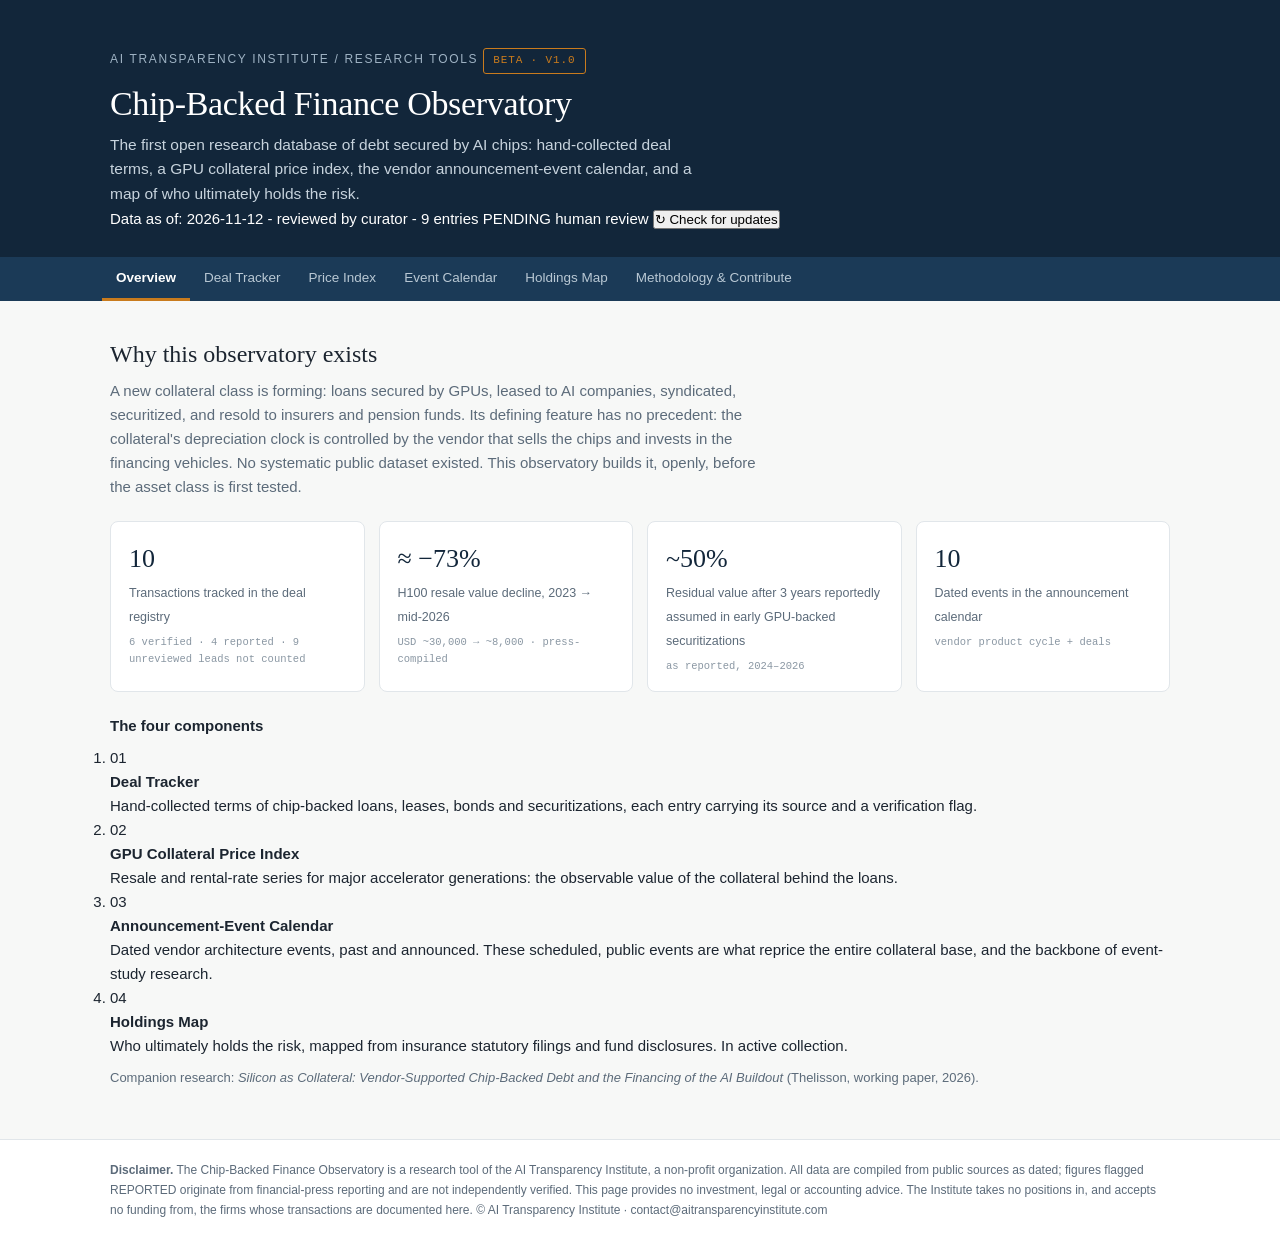
==== commit d3350e8c: "Run the watch weekly, require a deal signal, drop 19 non-deal leads - Schedule: Mondays 07:00 UTC in" ====
--- a/index.html
+++ b/index.html
@@ -3,113 +3,23 @@
 <head>
 <meta charset="UTF-8">
 <meta name="viewport" content="width=device-width, initial-scale=1.0">
+<meta name="color-scheme" content="light dark">
 <title>Chip-Backed Finance Observatory — AI Transparency Institute</title>
 <meta name="description" content="The first open research database of chip-backed finance: deal terms, GPU collateral price index, announcement-event calendar, and holdings map.">
-<style>
-:root{
-  --navy:#12263A; --navy-2:#1B3A57; --paper:#F7F8F7; --card:#FFFFFF;
-  --ink:#1C2530; --muted:#5C6B7A; --line:#E1E6EA;
-  --teal:#177E89; --amber:#C97B1D; --amber-soft:#FBF1E3; --teal-soft:#E7F2F3;
-  --serif:Georgia,'Times New Roman',serif; --sans:-apple-system,'Segoe UI',Helvetica,Arial,sans-serif;
-  --mono:'SF Mono',Consolas,'Courier New',monospace;
-}
-*{box-sizing:border-box;margin:0;padding:0}
-body{background:var(--paper);color:var(--ink);font-family:var(--sans);font-size:15px;line-height:1.6}
-a{color:var(--teal)}
-.wrap{max-width:1100px;margin:0 auto;padding:0 20px}
-
-/* Header */
-header{background:var(--navy);color:#fff}
-.head-in{max-width:1100px;margin:0 auto;padding:34px 20px 26px}
-.inst{font-size:12px;letter-spacing:.14em;text-transform:uppercase;color:#9FB3C4;margin-bottom:10px}
-h1{font-family:var(--serif);font-size:34px;font-weight:400;line-height:1.15;letter-spacing:-.01em}
-.tagline{color:#C7D3DD;margin-top:10px;max-width:70ch;font-size:15.5px}
-.beta{display:inline-block;margin-top:14px;font-family:var(--mono);font-size:11px;letter-spacing:.08em;color:var(--amber);border:1px solid var(--amber);border-radius:3px;padding:3px 9px}
-
-/* Nav */
-nav{background:var(--navy-2);position:sticky;top:0;z-index:10}
-.nav-in{max-width:1100px;margin:0 auto;padding:0 12px;display:flex;flex-wrap:wrap}
-.tab{background:none;border:0;color:#B9C8D4;font-family:var(--sans);font-size:13.5px;padding:13px 14px;cursor:pointer;border-bottom:3px solid transparent}
-.tab:hover{color:#fff}
-.tab.on{color:#fff;border-bottom-color:var(--amber);font-weight:600}
-
-section{display:none;padding:34px 0 20px}
-section.on{display:block}
-h2{font-family:var(--serif);font-size:24px;font-weight:400;margin-bottom:6px}
-.sub{color:var(--muted);margin-bottom:22px;max-width:80ch}
-h3{font-size:15px;font-weight:700;margin:22px 0 8px}
-
-.card{background:var(--card);border:1px solid var(--line);border-radius:8px;padding:20px 22px;margin-bottom:18px}
-.grid{display:grid;grid-template-columns:repeat(auto-fit,minmax(230px,1fr));gap:14px}
-.stat{background:var(--card);border:1px solid var(--line);border-radius:8px;padding:16px 18px}
-.stat b{display:block;font-family:var(--serif);font-size:26px;font-weight:400;color:var(--navy)}
-.stat span{font-size:12.5px;color:var(--muted)}
-.stat .src{display:block;font-family:var(--mono);font-size:10.5px;color:#8A97A3;margin-top:6px}
-
-/* Tables */
-table{width:100%;border-collapse:collapse;background:var(--card);border:1px solid var(--line);border-radius:8px;overflow:hidden;font-size:13.5px}
-th{background:#F0F3F5;text-align:left;font-size:11px;letter-spacing:.06em;text-transform:uppercase;color:var(--muted);padding:10px 12px;border-bottom:1px solid var(--line)}
-td{padding:11px 12px;border-bottom:1px solid var(--line);vertical-align:top}
-tr:last-child td{border-bottom:0}
-.tag{display:inline-block;font-family:var(--mono);font-size:10.5px;border-radius:3px;padding:2px 7px;white-space:nowrap}
-.tag.ver{color:#1E7F4F;background:#EAF5EF;border:1px solid #BFE0CE}
-.tag.rep{color:var(--amber);background:var(--amber-soft);border:1px solid #E8CD9F}
-.tag.type{color:var(--teal);background:var(--teal-soft);border:1px solid #BBD9DC}
-.tag.pend{color:#B3261E;background:#FCEBE9;border:1px solid #F1B3AD}
-.data-notice{margin-top:18px;background:var(--amber-soft);border:1px solid #E8CD9F;border-radius:6px;padding:10px 14px;font-size:13px;color:#6B5313}
-.srcline{font-size:11.5px;color:var(--muted)}
-.srclink{font-size:11.5px;white-space:nowrap}
-details.more{font-size:11.5px;color:var(--muted);margin-top:2px}
-details.more summary{cursor:pointer}
-details.more ul{list-style:none;margin-top:4px}
-details.more li{margin:2px 0}
-.pending-wrap{margin-top:22px}
-.pending-wrap summary{cursor:pointer;font-size:13px;color:var(--muted);padding:8px 0}
-.pending-wrap table{opacity:.85}
-.pending-banner{background:#FCEBE9;border:1px solid #F1B3AD;border-radius:6px;padding:12px 16px;font-size:13px;color:#7A1C15;margin-bottom:14px}
-.amount{font-family:var(--mono);white-space:nowrap}
-.filters{display:flex;gap:8px;flex-wrap:wrap;margin-bottom:14px}
-.fbtn{border:1px solid var(--line);background:var(--card);border-radius:99px;padding:6px 14px;font-size:12.5px;color:var(--muted);cursor:pointer;font-family:var(--sans)}
-.fbtn.on{background:var(--navy);color:#fff;border-color:var(--navy)}
-
-/* Charts */
-.chart-card{background:var(--card);border:1px solid var(--line);border-radius:8px;padding:18px 18px 8px;margin-bottom:18px}
-.chart-title{font-size:14px;font-weight:700}
-.chart-sub{font-size:12px;color:var(--muted);margin-bottom:8px}
-svg text{font-family:var(--mono);font-size:10px;fill:var(--muted)}
-.legend{display:flex;gap:16px;font-size:12px;color:var(--muted);padding:6px 0 8px}
-.dotl{display:inline-block;width:10px;height:10px;border-radius:2px;margin-right:6px;vertical-align:-1px}
-
-/* Timeline */
-.tl{border-left:2px solid var(--line);margin-left:8px;padding-left:22px}
-.ev{position:relative;padding-bottom:20px}
-.ev::before{content:"";position:absolute;left:-28.5px;top:5px;width:11px;height:11px;border-radius:50%;background:var(--card);border:2.5px solid var(--teal)}
-.ev.vendor::before{border-color:var(--amber)}
-.ev.future::before{border-style:dashed;border-color:#98A6B3}
-.ev-date{font-family:var(--mono);font-size:11.5px;color:var(--muted)}
-.ev-t{font-weight:600;font-size:14px}
-.ev-x{font-size:13px;color:var(--muted);max-width:75ch}
-
-.note{background:var(--amber-soft);border:1px solid #E8CD9F;border-radius:6px;padding:12px 16px;font-size:13px;color:#6B5313;margin-bottom:18px}
-.cta{display:inline-block;background:var(--navy);color:#fff;text-decoration:none;border-radius:5px;padding:10px 18px;font-size:14px;font-weight:600;margin-top:8px}
-.cta:hover{background:var(--navy-2)}
-
-footer{border-top:1px solid var(--line);margin-top:30px;background:var(--card)}
-.foot-in{max-width:1100px;margin:0 auto;padding:20px;font-size:12px;color:var(--muted);line-height:1.7}
-@media(max-width:640px){h1{font-size:26px}.tab{padding:12px 10px;font-size:12.5px}}
-</style>
+<link rel="stylesheet" href="styles.css">
 </head>
 
 <body>
 
 <header>
   <div class="head-in">
-    <div class="inst">AI Transparency Institute · Research Tools</div>
+    <p class="inst">AI Transparency Institute <span class="sep">/</span> Research Tools <span class="beta">Beta · v1.0</span></p>
     <h1>Chip-Backed Finance Observatory</h1>
     <p class="tagline">The first open research database of debt secured by AI chips: hand-collected deal terms, a GPU collateral price index, the vendor announcement-event calendar, and a map of who ultimately holds the risk.</p>
-    <span class="beta">BETA · v1.0 · Data compiled from public sources</span>
-    <span class="beta" id="updated" style="border-color:#5C7A93;color:#9FB3C4">Data as of: loading…</span>
-    <button class="beta" id="refresh-btn" style="cursor:pointer;background:none;border-color:#5C7A93;color:#C7D3DD">↻ Check for updates</button>
+    <div class="meta-row">
+      <span class="meta" id="updated">Data as of: loading…</span>
+      <button class="link-btn" id="refresh-btn">↻ Check for updates</button>
+    </div>
   </div>
 </header>
 
@@ -135,14 +45,14 @@
     <div class="stat"><b>~50%</b><span>Residual value after 3 years reportedly assumed in early GPU-backed securitizations</span><span class="src">as reported, 2024–2026</span></div>
     <div class="stat"><b id="st-events">–</b><span>Dated events in the announcement calendar</span><span class="src">vendor product cycle + deals</span></div>
   </div>
-  <div class="card" style="margin-top:18px">
-    <h3 style="margin-top:0">The four components</h3>
-    <p><b>1 · Deal Tracker.</b> Hand-collected terms of chip-backed loans, leases, bonds and securitizations, each entry carrying its source and a verification flag.</p>
-    <p><b>2 · GPU Collateral Price Index.</b> Resale and rental-rate series for major accelerator generations: the observable value of the collateral behind the loans.</p>
-    <p><b>3 · Announcement-Event Calendar.</b> Dated vendor architecture events, past and announced. These scheduled, public events are what reprice the entire collateral base, and the backbone of event-study research.</p>
-    <p><b>4 · Holdings Map.</b> Who ultimately holds the risk, mapped from insurance statutory filings and fund disclosures. In active collection.</p>
-    <p style="margin-top:10px;color:var(--muted);font-size:13px">Companion research: <i>Silicon as Collateral: Vendor-Supported Chip-Backed Debt and the Financing of the AI Buildout</i> (Thelisson, working paper, 2026).</p>
-  </div>
+  <h3 class="eyebrow">The four components</h3>
+  <ol class="components">
+    <li><span class="num">01</span><h4>Deal Tracker</h4><p>Hand-collected terms of chip-backed loans, leases, bonds and securitizations, each entry carrying its source and a verification flag.</p></li>
+    <li><span class="num">02</span><h4>GPU Collateral Price Index</h4><p>Resale and rental-rate series for major accelerator generations: the observable value of the collateral behind the loans.</p></li>
+    <li><span class="num">03</span><h4>Announcement-Event Calendar</h4><p>Dated vendor architecture events, past and announced. These scheduled, public events are what reprice the entire collateral base, and the backbone of event-study research.</p></li>
+    <li><span class="num">04</span><h4>Holdings Map</h4><p>Who ultimately holds the risk, mapped from insurance statutory filings and fund disclosures. In active collection.</p></li>
+  </ol>
+  <p class="aside">Companion research: <i>Silicon as Collateral: Vendor-Supported Chip-Backed Debt and the Financing of the AI Buildout</i> (Thelisson, working paper, 2026).</p>
 </section>
 
 <!-- DEALS -->
@@ -150,14 +60,14 @@
   <h2>Deal Tracker</h2>
   <p class="sub">Every entry lists its public source. <span class="tag ver">VERIFIED</span> = confirmed by a primary source (e.g., issuer press release). <span class="tag rep">REPORTED</span> = financial-press reporting, not independently verifiable. Amounts in USD.</p>
   <div class="filters" id="deal-filters"></div>
-  <div style="overflow-x:auto"><table>
+  <div class="scroll-x"><table>
     <thead><tr><th>Date</th><th>Transaction</th><th>Type</th><th>Amount</th><th>Key terms</th><th>Status</th><th>Source</th></tr></thead>
     <tbody id="deal-rows"></tbody>
   </table></div>
   <details class="pending-wrap" id="pending-wrap">
     <summary>Unreviewed leads from the automated source watch (<span id="pending-count">0</span>), not verified and not counted</summary>
     <div class="pending-banner"><b>&#9888; Not verified.</b> These headlines were collected automatically and have <b>not been checked by a human curator</b>. Many are duplicates, commentary or unrelated news. They are not part of the deal registry and are excluded from every figure on this site. Each is verified and moved into the registry, or removed, at the next curation pass.</div>
-    <div style="overflow-x:auto"><table>
+    <div class="scroll-x"><table>
       <thead><tr><th>Date</th><th>Headline</th><th>Type</th><th>Amount</th><th>Notes</th><th>Status</th><th>Source</th></tr></thead>
       <tbody id="pending-rows"></tbody>
     </table></div>
@@ -184,7 +94,7 @@
 <!-- EVENTS -->
 <section id="events">
   <h2>Announcement-Event Calendar</h2>
-  <p class="sub"><span class="dotl" style="background:var(--amber)"></span>Vendor product-cycle events reprice the collateral base. <span class="dotl" style="background:var(--teal)"></span>Financing events build the exposure. Dashed = announced or expected. This calendar is the backbone for event-study research: the dates are scheduled and public before they move prices.</p>
+  <p class="sub"><span class="dotl amber"></span>Vendor product-cycle events reprice the collateral base. <span class="dotl teal"></span>Financing events build the exposure. Dashed = announced or expected. This calendar is the backbone for event-study research: the dates are scheduled and public before they move prices.</p>
   <div class="tl" id="timeline"></div>
 </section>
 
@@ -193,11 +103,11 @@
   <h2>Holdings Map</h2>
   <p class="sub">Who ultimately holds chip-backed risk? Once loans are syndicated and securitized, the exposure migrates to regulated balance sheets. No one currently publishes this aggregate. We are building it.</p>
   <div class="card">
-    <h3 style="margin-top:0">Status: in active collection</h3>
+    <h3>Status: in active collection</h3>
     <p><b>Source 1 — U.S. insurance statutory filings.</b> Schedule D and Schedule BA disclosures identify structured securities and fund interests held by insurers, the first regulated window on distribution. Collection of 2025–26 filings in progress.</p>
     <p><b>Source 2 — Fund disclosures.</b> Private credit fund reports and listed-fund holdings referencing chip-lease and GPU-backed exposures.</p>
     <p><b>Source 3 — Syndication reporting.</b> Press-documented participations in the tracked deals.</p>
-    <p style="margin-top:10px">First release target: an aggregate exposure estimate and a concentration measure on the single-vendor obsolescence factor, the one number no market participant can compute alone.</p>
+    <p class="mt10">First release target: an aggregate exposure estimate and a concentration measure on the single-vendor obsolescence factor, the one number no market participant can compute alone.</p>
     <a class="cta" href="mailto:contact@aitransparencyinstitute.com?subject=Chip-Backed%20Finance%20Observatory%20—%20holdings%20data">Hold relevant data? Contact us</a>
   </div>
 </section>
@@ -206,10 +116,10 @@
 <section id="method">
   <h2>Methodology &amp; Contribute</h2>
   <div class="card">
-    <h3 style="margin-top:0">Method</h3>
+    <h3>Method</h3>
     <p>Entries are compiled exclusively from public sources: issuer press releases, offering materials, regulatory filings, published market trackers, and the financial press. Every entry carries its source. Primary-source confirmation earns a <span class="tag ver">VERIFIED</span> flag; press-only items remain <span class="tag rep">REPORTED</span>. Only a human curator assigns these flags. Nothing on this page is investment advice, and inclusion of a transaction implies no judgment about any named party. Corrections are welcome and acknowledged.</p>
     <h3>How the data are updated</h3>
-    <p>The deal registry is curated by hand, entry by entry: verification is the product. To find candidates, an automated source watch scans SEC filings, press-release wires and the financial press twice a week and sends what it finds to the curator for review. It does not publish anything to the registry. Leads it collected earlier, before this rule was adopted, are listed below the deal table as <span class="tag pend">PENDING REVIEW</span>. They are excluded from every figure until the curator verifies or removes them. Technically, the page loads its data at every visit from a separate file (observatory-data.json) published alongside it, so updates appear to all visitors the moment the file is replaced, and the "Data as of" date in the header shows the release you are viewing. You can also press "Check for updates" at any time.</p>
+    <p>The deal registry is curated by hand, entry by entry: verification is the product. To find candidates, an automated source watch scans SEC filings, press-release wires and the financial press once a week and sends what it finds to the curator for review. It does not publish anything to the registry. Leads it collected earlier, before this rule was adopted, are listed below the deal table as <span class="tag pend">PENDING REVIEW</span>. They are excluded from every figure until the curator verifies or removes them. Technically, the page loads its data at every visit from a separate file (observatory-data.json) published alongside it, so updates appear to all visitors the moment the file is replaced, and the "Data as of" date in the header shows the release you are viewing. You can also press "Check for updates" at any time.</p>
     <h3>Openness</h3>
     <p>The database is released under CC BY 4.0. Quarterly snapshots will be archived with a citable reference. Researchers may reuse the data with attribution to the AI Transparency Institute.</p>
     <h3>Contribute</h3>
--- a/styles.css
+++ b/styles.css
@@ -0,0 +1,103 @@
+:root{
+  --navy:#12263A; --navy-2:#1B3A57; --paper:#F7F8F7; --card:#FFFFFF;
+  --ink:#1C2530; --muted:#5C6B7A; --line:#E1E6EA;
+  --teal:#177E89; --amber:#C97B1D; --amber-soft:#FBF1E3; --teal-soft:#E7F2F3;
+  --serif:Georgia,'Times New Roman',serif; --sans:-apple-system,'Segoe UI',Helvetica,Arial,sans-serif;
+  --mono:'SF Mono',Consolas,'Courier New',monospace;
+}
+*{box-sizing:border-box;margin:0;padding:0}
+body{background:var(--paper);color:var(--ink);font-family:var(--sans);font-size:15px;line-height:1.6}
+a{color:var(--teal)}
+.wrap{max-width:1100px;margin:0 auto;padding:0 20px}
+
+/* Header */
+header{background:var(--navy);color:#fff}
+.head-in{max-width:1100px;margin:0 auto;padding:34px 20px 26px}
+.inst{font-size:12px;letter-spacing:.14em;text-transform:uppercase;color:#9FB3C4;margin-bottom:10px}
+h1{font-family:var(--serif);font-size:34px;font-weight:400;line-height:1.15;letter-spacing:-.01em}
+.tagline{color:#C7D3DD;margin-top:10px;max-width:70ch;font-size:15.5px}
+.beta{display:inline-block;margin-top:14px;font-family:var(--mono);font-size:11px;letter-spacing:.08em;color:var(--amber);border:1px solid var(--amber);border-radius:3px;padding:3px 9px}
+
+/* Nav */
+nav{background:var(--navy-2);position:sticky;top:0;z-index:10}
+.nav-in{max-width:1100px;margin:0 auto;padding:0 12px;display:flex;flex-wrap:wrap}
+.tab{background:none;border:0;color:#B9C8D4;font-family:var(--sans);font-size:13.5px;padding:13px 14px;cursor:pointer;border-bottom:3px solid transparent}
+.tab:hover{color:#fff}
+.tab.on{color:#fff;border-bottom-color:var(--amber);font-weight:600}
+
+section{display:none;padding:34px 0 20px}
+section.on{display:block}
+h2{font-family:var(--serif);font-size:24px;font-weight:400;margin-bottom:6px}
+.sub{color:var(--muted);margin-bottom:22px;max-width:80ch}
+h3{font-size:15px;font-weight:700;margin:22px 0 8px}
+
+.card{background:var(--card);border:1px solid var(--line);border-radius:8px;padding:20px 22px;margin-bottom:18px}
+.grid{display:grid;grid-template-columns:repeat(auto-fit,minmax(230px,1fr));gap:14px}
+.stat{background:var(--card);border:1px solid var(--line);border-radius:8px;padding:16px 18px}
+.stat b{display:block;font-family:var(--serif);font-size:26px;font-weight:400;color:var(--navy)}
+.stat span{font-size:12.5px;color:var(--muted)}
+.stat .src{display:block;font-family:var(--mono);font-size:10.5px;color:#8A97A3;margin-top:6px}
+
+/* Tables */
+table{width:100%;border-collapse:collapse;background:var(--card);border:1px solid var(--line);border-radius:8px;overflow:hidden;font-size:13.5px}
+th{background:#F0F3F5;text-align:left;font-size:11px;letter-spacing:.06em;text-transform:uppercase;color:var(--muted);padding:10px 12px;border-bottom:1px solid var(--line)}
+td{padding:11px 12px;border-bottom:1px solid var(--line);vertical-align:top}
+tr:last-child td{border-bottom:0}
+.tag{display:inline-block;font-family:var(--mono);font-size:10.5px;border-radius:3px;padding:2px 7px;white-space:nowrap}
+.tag.ver{color:#1E7F4F;background:#EAF5EF;border:1px solid #BFE0CE}
+.tag.rep{color:var(--amber);background:var(--amber-soft);border:1px solid #E8CD9F}
+.tag.type{color:var(--teal);background:var(--teal-soft);border:1px solid #BBD9DC}
+.tag.pend{color:#B3261E;background:#FCEBE9;border:1px solid #F1B3AD}
+.data-notice{margin-top:18px;background:var(--amber-soft);border:1px solid #E8CD9F;border-radius:6px;padding:10px 14px;font-size:13px;color:#6B5313}
+.srcline{font-size:11.5px;color:var(--muted)}
+.srclink{font-size:11.5px;white-space:nowrap}
+details.more{font-size:11.5px;color:var(--muted);margin-top:2px}
+details.more summary{cursor:pointer}
+details.more ul{list-style:none;margin-top:4px}
+details.more li{margin:2px 0}
+.pending-wrap{margin-top:22px}
+.pending-wrap summary{cursor:pointer;font-size:13px;color:var(--muted);padding:8px 0}
+.pending-wrap table{opacity:.85}
+.pending-banner{background:#FCEBE9;border:1px solid #F1B3AD;border-radius:6px;padding:12px 16px;font-size:13px;color:#7A1C15;margin-bottom:14px}
+.amount{font-family:var(--mono);white-space:nowrap}
+.filters{display:flex;gap:8px;flex-wrap:wrap;margin-bottom:14px}
+.fbtn{border:1px solid var(--line);background:var(--card);border-radius:99px;padding:6px 14px;font-size:12.5px;color:var(--muted);cursor:pointer;font-family:var(--sans)}
+.fbtn.on{background:var(--navy);color:#fff;border-color:var(--navy)}
+
+/* Charts */
+.chart-card{background:var(--card);border:1px solid var(--line);border-radius:8px;padding:18px 18px 8px;margin-bottom:18px}
+.chart-title{font-size:14px;font-weight:700}
+.chart-sub{font-size:12px;color:var(--muted);margin-bottom:8px}
+svg text{font-family:var(--mono);font-size:10px;fill:var(--muted)}
+.legend{display:flex;gap:16px;font-size:12px;color:var(--muted);padding:6px 0 8px}
+.dotl{display:inline-block;width:10px;height:10px;border-radius:2px;margin-right:6px;vertical-align:-1px}
+
+/* Timeline */
+.tl{border-left:2px solid var(--line);margin-left:8px;padding-left:22px}
+.ev{position:relative;padding-bottom:20px}
+.ev::before{content:"";position:absolute;left:-28.5px;top:5px;width:11px;height:11px;border-radius:50%;background:var(--card);border:2.5px solid var(--teal)}
+.ev.vendor::before{border-color:var(--amber)}
+.ev.future::before{border-style:dashed;border-color:#98A6B3}
+.ev-date{font-family:var(--mono);font-size:11.5px;color:var(--muted)}
+.ev-t{font-weight:600;font-size:14px}
+.ev-x{font-size:13px;color:var(--muted);max-width:75ch}
+
+.note{background:var(--amber-soft);border:1px solid #E8CD9F;border-radius:6px;padding:12px 16px;font-size:13px;color:#6B5313;margin-bottom:18px}
+.cta{display:inline-block;background:var(--navy);color:#fff;text-decoration:none;border-radius:5px;padding:10px 18px;font-size:14px;font-weight:600;margin-top:8px}
+.cta:hover{background:var(--navy-2)}
+
+footer{border-top:1px solid var(--line);margin-top:30px;background:var(--card)}
+.foot-in{max-width:1100px;margin:0 auto;padding:20px;font-size:12px;color:var(--muted);line-height:1.7}
+@media(max-width:640px){h1{font-size:26px}.tab{padding:12px 10px;font-size:12.5px}}
+
+/* Former inline styles (the CSP allows no inline style) */
+.beta.meta{border-color:#5C7A93;color:#9FB3C4}
+.beta.btn{cursor:pointer;background:none;border-color:#5C7A93;color:#C7D3DD}
+.card > h3:first-child{margin-top:0}
+.mt10{margin-top:10px}
+.mt18{margin-top:18px}
+.aside{margin-top:10px;color:var(--muted);font-size:13px}
+.scroll-x{overflow-x:auto}
+.dotl.amber{background:var(--amber)}
+.dotl.teal{background:var(--teal)}
+.chart-svg{width:100%;height:auto}
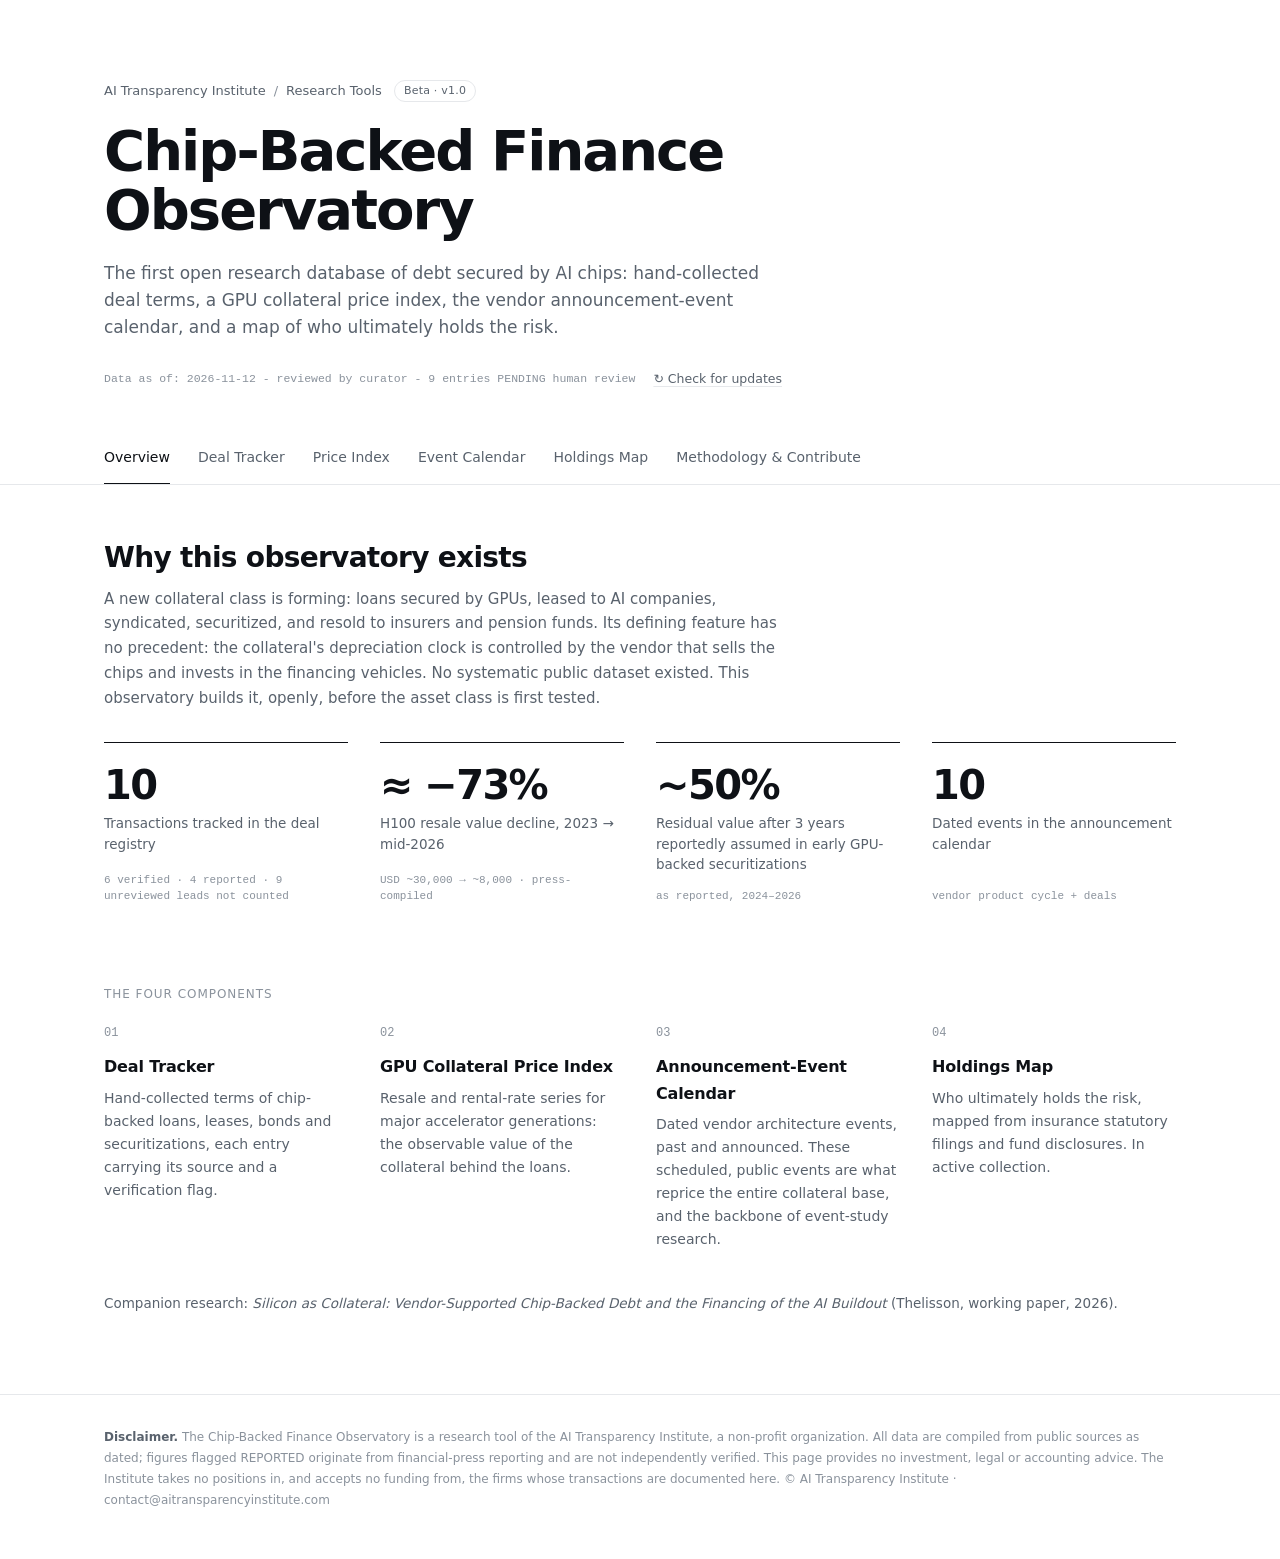
==== commit 244314ca: "Add local curator review page; restyle the site curate.py serves a review page on 127.0.0.1 where th" ====
--- a/index.html
+++ b/index.html
@@ -119,7 +119,7 @@
     <h3>Method</h3>
     <p>Entries are compiled exclusively from public sources: issuer press releases, offering materials, regulatory filings, published market trackers, and the financial press. Every entry carries its source. Primary-source confirmation earns a <span class="tag ver">VERIFIED</span> flag; press-only items remain <span class="tag rep">REPORTED</span>. Only a human curator assigns these flags. Nothing on this page is investment advice, and inclusion of a transaction implies no judgment about any named party. Corrections are welcome and acknowledged.</p>
     <h3>How the data are updated</h3>
-    <p>The deal registry is curated by hand, entry by entry: verification is the product. To find candidates, an automated source watch scans SEC filings, press-release wires and the financial press once a week and sends what it finds to the curator for review. It does not publish anything to the registry. Leads it collected earlier, before this rule was adopted, are listed below the deal table as <span class="tag pend">PENDING REVIEW</span>. They are excluded from every figure until the curator verifies or removes them. Technically, the page loads its data at every visit from a separate file (observatory-data.json) published alongside it, so updates appear to all visitors the moment the file is replaced, and the "Data as of" date in the header shows the release you are viewing. You can also press "Check for updates" at any time.</p>
+    <p>The deal registry is curated by hand, entry by entry: verification is the product. To find candidates, an automated source watch scans SEC filings, press-release wires and the financial press twice a week and sends what it finds to the curator for review. It does not publish anything to the registry. Leads it collected earlier, before this rule was adopted, are listed below the deal table as <span class="tag pend">PENDING REVIEW</span>. They are excluded from every figure until the curator verifies or removes them. Technically, the page loads its data at every visit from a separate file (observatory-data.json) published alongside it, so updates appear to all visitors the moment the file is replaced, and the "Data as of" date in the header shows the release you are viewing. You can also press "Check for updates" at any time.</p>
     <h3>Openness</h3>
     <p>The database is released under CC BY 4.0. Quarterly snapshots will be archived with a citable reference. Researchers may reuse the data with attribution to the AI Transparency Institute.</p>
     <h3>Contribute</h3>
--- a/styles.css
+++ b/styles.css
@@ -1,103 +1,184 @@
+/* Chip-Backed Finance Observatory: minimal theme.
+   System fonts only: the CSP (vercel.json) allows no external fonts or inline styles. */
 :root{
-  --navy:#12263A; --navy-2:#1B3A57; --paper:#F7F8F7; --card:#FFFFFF;
-  --ink:#1C2530; --muted:#5C6B7A; --line:#E1E6EA;
-  --teal:#177E89; --amber:#C97B1D; --amber-soft:#FBF1E3; --teal-soft:#E7F2F3;
-  --serif:Georgia,'Times New Roman',serif; --sans:-apple-system,'Segoe UI',Helvetica,Arial,sans-serif;
-  --mono:'SF Mono',Consolas,'Courier New',monospace;
+  --bg:#FFFFFF; --bg-2:#F5F6F7; --ink:#0E1116; --muted:#59626D; --faint:#8A929C; --line:#E6E8EB;
+  --teal:#0F766E; --amber:#B45309; --green:#15803D; --red:#B42318;
+  --sans:"Inter",ui-sans-serif,system-ui,-apple-system,"Segoe UI",Roboto,Helvetica,Arial,sans-serif;
+  --mono:ui-monospace,"SF Mono",Menlo,Consolas,monospace;
+  --max:1120px;
 }
+@media (prefers-color-scheme:dark){
+  :root{
+    --bg:#0B0D10; --bg-2:#15181C; --ink:#E9EBEE; --muted:#A0A8B2; --faint:#6E7782; --line:#24282E;
+    --teal:#3EB8AB; --amber:#E0A050; --green:#5CC88B; --red:#F0776B;
+  }
+}
+
 *{box-sizing:border-box;margin:0;padding:0}
-body{background:var(--paper);color:var(--ink);font-family:var(--sans);font-size:15px;line-height:1.6}
-a{color:var(--teal)}
-.wrap{max-width:1100px;margin:0 auto;padding:0 20px}
+html{-webkit-text-size-adjust:100%}
+body{background:var(--bg);color:var(--ink);font-family:var(--sans);font-size:15px;line-height:1.65;
+  -webkit-font-smoothing:antialiased;font-feature-settings:"ss01","cv11"}
+a{color:var(--ink);text-decoration:underline;text-decoration-color:var(--line);text-underline-offset:3px;transition:text-decoration-color .15s}
+a:hover{text-decoration-color:currentColor}
+:focus-visible{outline:2px solid var(--teal);outline-offset:2px;border-radius:4px}
+button{font:inherit;color:inherit}
+.wrap{max-width:var(--max);margin:0 auto;padding:0 24px}
 
 /* Header */
-header{background:var(--navy);color:#fff}
-.head-in{max-width:1100px;margin:0 auto;padding:34px 20px 26px}
-.inst{font-size:12px;letter-spacing:.14em;text-transform:uppercase;color:#9FB3C4;margin-bottom:10px}
-h1{font-family:var(--serif);font-size:34px;font-weight:400;line-height:1.15;letter-spacing:-.01em}
-.tagline{color:#C7D3DD;margin-top:10px;max-width:70ch;font-size:15.5px}
-.beta{display:inline-block;margin-top:14px;font-family:var(--mono);font-size:11px;letter-spacing:.08em;color:var(--amber);border:1px solid var(--amber);border-radius:3px;padding:3px 9px}
+.head-in{max-width:var(--max);margin:0 auto;padding:80px 24px 40px}
+.inst{font-size:13px;color:var(--muted);display:flex;align-items:center;gap:8px;flex-wrap:wrap;margin-bottom:20px}
+.inst .sep{color:var(--faint)}
+.beta{font-size:11px;font-weight:500;letter-spacing:.02em;color:var(--muted);border:1px solid var(--line);border-radius:99px;padding:1px 9px;margin-left:4px}
+h1{font-size:clamp(34px,5.4vw,56px);font-weight:600;line-height:1.05;letter-spacing:-.035em;max-width:16ch}
+.tagline{color:var(--muted);margin-top:20px;max-width:62ch;font-size:17px;line-height:1.6}
+.meta-row{display:flex;align-items:center;flex-wrap:wrap;gap:6px 18px;margin-top:28px;font-size:12.5px;color:var(--faint)}
+.meta{font-family:var(--mono);font-size:11.5px}
+.link-btn{background:none;border:0;cursor:pointer;color:var(--muted);font-size:12.5px;padding:0;text-decoration:underline;text-decoration-color:var(--line);text-underline-offset:3px}
+.link-btn:hover{color:var(--ink);text-decoration-color:currentColor}
 
 /* Nav */
-nav{background:var(--navy-2);position:sticky;top:0;z-index:10}
-.nav-in{max-width:1100px;margin:0 auto;padding:0 12px;display:flex;flex-wrap:wrap}
-.tab{background:none;border:0;color:#B9C8D4;font-family:var(--sans);font-size:13.5px;padding:13px 14px;cursor:pointer;border-bottom:3px solid transparent}
-.tab:hover{color:#fff}
-.tab.on{color:#fff;border-bottom-color:var(--amber);font-weight:600}
+nav{position:sticky;top:0;z-index:10;border-bottom:1px solid var(--line);
+  background:color-mix(in srgb,var(--bg) 82%,transparent);backdrop-filter:saturate(1.6) blur(14px);-webkit-backdrop-filter:saturate(1.6) blur(14px)}
+.nav-in{max-width:var(--max);margin:0 auto;padding:0 24px;display:flex;gap:28px;overflow-x:auto;scrollbar-width:none}
+.nav-in::-webkit-scrollbar{display:none}
+.tab{background:none;border:0;color:var(--muted);font-size:14px;padding:16px 0 14px;cursor:pointer;white-space:nowrap;
+  border-bottom:2px solid transparent;margin-bottom:-1px;transition:color .15s,border-color .15s}
+.tab:hover{color:var(--ink)}
+.tab.on{color:var(--ink);border-bottom-color:var(--ink);font-weight:500}
 
-section{display:none;padding:34px 0 20px}
-section.on{display:block}
-h2{font-family:var(--serif);font-size:24px;font-weight:400;margin-bottom:6px}
-.sub{color:var(--muted);margin-bottom:22px;max-width:80ch}
-h3{font-size:15px;font-weight:700;margin:22px 0 8px}
+/* Sections */
+section{display:none;padding:56px 0 32px}
+section.on{display:block;animation:fade .25s ease-out}
+@keyframes fade{from{opacity:0;transform:translateY(4px)}to{opacity:1;transform:none}}
+@media (prefers-reduced-motion:reduce){section.on{animation:none}}
+h2{font-size:28px;font-weight:600;letter-spacing:-.025em;line-height:1.2;margin-bottom:12px}
+.sub{color:var(--muted);margin-bottom:32px;max-width:72ch}
+h3{font-size:15px;font-weight:600;letter-spacing:-.005em;margin:32px 0 8px}
+.eyebrow{font-size:12px;font-weight:500;letter-spacing:.08em;text-transform:uppercase;color:var(--faint);margin:56px 0 20px}
 
-.card{background:var(--card);border:1px solid var(--line);border-radius:8px;padding:20px 22px;margin-bottom:18px}
-.grid{display:grid;grid-template-columns:repeat(auto-fit,minmax(230px,1fr));gap:14px}
-.stat{background:var(--card);border:1px solid var(--line);border-radius:8px;padding:16px 18px}
-.stat b{display:block;font-family:var(--serif);font-size:26px;font-weight:400;color:var(--navy)}
-.stat span{font-size:12.5px;color:var(--muted)}
-.stat .src{display:block;font-family:var(--mono);font-size:10.5px;color:#8A97A3;margin-top:6px}
+/* Prose blocks */
+.card{max-width:72ch}
+.card p{margin-bottom:12px}
+.card > h3:first-child{margin-top:0}
+
+/* Stats: a ruled row of figures */
+.grid{display:grid;grid-template-columns:repeat(auto-fit,minmax(220px,1fr));gap:0 32px}
+.stat{border-top:1px solid var(--ink);padding:20px 0 24px;display:flex;flex-direction:column;gap:6px}
+.stat b{font-size:40px;font-weight:600;letter-spacing:-.04em;line-height:1.1;font-variant-numeric:tabular-nums}
+.stat span{font-size:13.5px;color:var(--muted);line-height:1.5}
+.stat .src{font-family:var(--mono);font-size:11px;color:var(--faint);margin-top:auto;padding-top:8px}
+
+/* Components */
+.components{list-style:none;display:grid;grid-template-columns:repeat(4,1fr);gap:32px}
+@media (max-width:960px){.components{grid-template-columns:repeat(2,1fr)}}
+@media (max-width:560px){.components{grid-template-columns:1fr;gap:28px}}
+.components .num{display:block;font-family:var(--mono);font-size:12px;color:var(--faint);margin-bottom:10px}
+.components h4{font-size:16px;font-weight:600;letter-spacing:-.01em;margin-bottom:6px}
+.components p{font-size:14px;color:var(--muted)}
+.aside{margin-top:40px;color:var(--muted);font-size:13.5px}
 
 /* Tables */
-table{width:100%;border-collapse:collapse;background:var(--card);border:1px solid var(--line);border-radius:8px;overflow:hidden;font-size:13.5px}
-th{background:#F0F3F5;text-align:left;font-size:11px;letter-spacing:.06em;text-transform:uppercase;color:var(--muted);padding:10px 12px;border-bottom:1px solid var(--line)}
-td{padding:11px 12px;border-bottom:1px solid var(--line);vertical-align:top}
-tr:last-child td{border-bottom:0}
-.tag{display:inline-block;font-family:var(--mono);font-size:10.5px;border-radius:3px;padding:2px 7px;white-space:nowrap}
-.tag.ver{color:#1E7F4F;background:#EAF5EF;border:1px solid #BFE0CE}
-.tag.rep{color:var(--amber);background:var(--amber-soft);border:1px solid #E8CD9F}
-.tag.type{color:var(--teal);background:var(--teal-soft);border:1px solid #BBD9DC}
-.tag.pend{color:#B3261E;background:#FCEBE9;border:1px solid #F1B3AD}
-.data-notice{margin-top:18px;background:var(--amber-soft);border:1px solid #E8CD9F;border-radius:6px;padding:10px 14px;font-size:13px;color:#6B5313}
-.srcline{font-size:11.5px;color:var(--muted)}
-.srclink{font-size:11.5px;white-space:nowrap}
-details.more{font-size:11.5px;color:var(--muted);margin-top:2px}
+.scroll-x{overflow-x:auto}
+table{width:100%;border-collapse:collapse;font-size:13.5px}
+th{text-align:left;font-size:11.5px;font-weight:500;letter-spacing:.04em;text-transform:uppercase;color:var(--faint);
+  padding:0 14px 12px;border-bottom:1px solid var(--line);white-space:nowrap}
+td{padding:16px 14px;border-bottom:1px solid var(--line);vertical-align:top}
+th:first-child,td:first-child{padding-left:0}
+th:last-child,td:last-child{padding-right:0}
+tbody tr{transition:background .15s}
+tbody tr:hover{background:var(--bg-2)}
+td b{font-weight:600}
+td:nth-child(2){min-width:220px}
+td:nth-child(5){min-width:240px}
+.amount{font-family:var(--mono);font-size:12.5px;white-space:nowrap}
+
+/* Tags */
+.tag{display:inline-block;font-size:11px;font-weight:500;letter-spacing:.02em;border-radius:99px;padding:2px 9px;white-space:nowrap;
+  color:var(--c,var(--muted));background:color-mix(in srgb,var(--c,var(--muted)) 11%,transparent)}
+.tag.ver{--c:var(--green)}
+.tag.rep{--c:var(--amber)}
+.tag.type{--c:var(--teal)}
+.tag.pend{--c:var(--red)}
+.srcline{display:inline-block;font-size:12px;color:var(--muted);margin-top:4px}
+.srclink{font-size:12px;white-space:nowrap}
+details.more{font-size:12px;color:var(--muted);margin-top:4px}
 details.more summary{cursor:pointer}
 details.more ul{list-style:none;margin-top:4px}
 details.more li{margin:2px 0}
-.pending-wrap{margin-top:22px}
-.pending-wrap summary{cursor:pointer;font-size:13px;color:var(--muted);padding:8px 0}
-.pending-wrap table{opacity:.85}
-.pending-banner{background:#FCEBE9;border:1px solid #F1B3AD;border-radius:6px;padding:12px 16px;font-size:13px;color:#7A1C15;margin-bottom:14px}
-.amount{font-family:var(--mono);white-space:nowrap}
-.filters{display:flex;gap:8px;flex-wrap:wrap;margin-bottom:14px}
-.fbtn{border:1px solid var(--line);background:var(--card);border-radius:99px;padding:6px 14px;font-size:12.5px;color:var(--muted);cursor:pointer;font-family:var(--sans)}
-.fbtn.on{background:var(--navy);color:#fff;border-color:var(--navy)}
+
+/* Filters */
+.filters{display:flex;gap:8px;flex-wrap:wrap;margin-bottom:24px}
+.fbtn{border:1px solid var(--line);background:none;border-radius:99px;padding:5px 14px;font-size:13px;color:var(--muted);cursor:pointer;transition:all .15s}
+.fbtn:hover{color:var(--ink);border-color:var(--faint)}
+.fbtn.on{background:var(--ink);color:var(--bg);border-color:var(--ink)}
+
+/* Pending leads */
+.pending-wrap{margin-top:40px;border-top:1px solid var(--line)}
+.pending-wrap summary{cursor:pointer;font-size:13.5px;color:var(--muted);padding:16px 0;list-style:none}
+.pending-wrap summary::-webkit-details-marker{display:none}
+.pending-wrap summary::before{content:"+";display:inline-block;font-family:var(--mono);color:var(--faint);width:20px}
+.pending-wrap[open] summary::before{content:"−"}
+.pending-wrap summary:hover{color:var(--ink)}
+.pending-wrap table{opacity:.8}
+
+/* Notices */
+.note,.data-notice,.pending-banner{border-radius:10px;padding:14px 18px;font-size:13.5px;line-height:1.6;color:var(--ink);
+  background:color-mix(in srgb,var(--c) 8%,transparent);border:1px solid color-mix(in srgb,var(--c) 22%,transparent)}
+.note,.data-notice{--c:var(--amber)}
+.pending-banner{--c:var(--red);margin-bottom:20px}
+.data-notice{margin-top:24px}
+.note{margin-top:8px}
 
 /* Charts */
-.chart-card{background:var(--card);border:1px solid var(--line);border-radius:8px;padding:18px 18px 8px;margin-bottom:18px}
-.chart-title{font-size:14px;font-weight:700}
-.chart-sub{font-size:12px;color:var(--muted);margin-bottom:8px}
-svg text{font-family:var(--mono);font-size:10px;fill:var(--muted)}
-.legend{display:flex;gap:16px;font-size:12px;color:var(--muted);padding:6px 0 8px}
-.dotl{display:inline-block;width:10px;height:10px;border-radius:2px;margin-right:6px;vertical-align:-1px}
+.chart-card{border-top:1px solid var(--line);padding:24px 0 32px}
+.chart-title{font-size:15px;font-weight:600;letter-spacing:-.01em}
+.chart-sub{font-size:13px;color:var(--muted);margin:2px 0 16px}
+.chart-svg{width:100%;height:auto;display:block}
+svg text{font-family:var(--mono);font-size:10px;fill:var(--faint)}
+.grid-line{stroke:var(--line)}
+.series{fill:none;stroke-width:2;stroke-linejoin:round;stroke-linecap:round}
+.dot{stroke:var(--bg);stroke-width:2}
+.series.s-teal{stroke:var(--teal)} .dot.s-teal{fill:var(--teal)}
+.series.s-amber{stroke:var(--amber)} .dot.s-amber{fill:var(--amber)}
+.dotl{display:inline-block;width:8px;height:8px;border-radius:50%;margin-right:6px;vertical-align:1px}
+.dotl.amber{background:var(--amber)}
+.dotl.teal{background:var(--teal);margin-left:4px}
 
 /* Timeline */
-.tl{border-left:2px solid var(--line);margin-left:8px;padding-left:22px}
-.ev{position:relative;padding-bottom:20px}
-.ev::before{content:"";position:absolute;left:-28.5px;top:5px;width:11px;height:11px;border-radius:50%;background:var(--card);border:2.5px solid var(--teal)}
-.ev.vendor::before{border-color:var(--amber)}
-.ev.future::before{border-style:dashed;border-color:#98A6B3}
-.ev-date{font-family:var(--mono);font-size:11.5px;color:var(--muted)}
-.ev-t{font-weight:600;font-size:14px}
-.ev-x{font-size:13px;color:var(--muted);max-width:75ch}
+.tl{border-left:1px solid var(--line);margin-left:4px;padding-left:28px;max-width:80ch}
+.ev{position:relative;padding-bottom:28px}
+.ev::before{content:"";position:absolute;left:-32.5px;top:7px;width:9px;height:9px;border-radius:50%;background:var(--teal);box-shadow:0 0 0 4px var(--bg)}
+.ev.vendor::before{background:var(--amber)}
+.ev.future::before{background:var(--bg);border:1.5px dashed var(--faint);width:9px;height:9px;box-sizing:border-box}
+.ev-date{font-family:var(--mono);font-size:11.5px;color:var(--faint);margin-bottom:2px}
+.ev-t{font-weight:600;font-size:15px;letter-spacing:-.01em}
+.ev-x{font-size:14px;color:var(--muted);margin-top:2px}
 
-.note{background:var(--amber-soft);border:1px solid #E8CD9F;border-radius:6px;padding:12px 16px;font-size:13px;color:#6B5313;margin-bottom:18px}
-.cta{display:inline-block;background:var(--navy);color:#fff;text-decoration:none;border-radius:5px;padding:10px 18px;font-size:14px;font-weight:600;margin-top:8px}
-.cta:hover{background:var(--navy-2)}
+/* Call to action */
+.cta{display:inline-flex;align-items:center;gap:8px;background:var(--ink);color:var(--bg);text-decoration:none;border-radius:99px;
+  padding:10px 20px;font-size:14px;font-weight:500;margin-top:16px;transition:opacity .15s}
+.cta::after{content:"→"}
+.cta:hover{opacity:.85}
 
-footer{border-top:1px solid var(--line);margin-top:30px;background:var(--card)}
-.foot-in{max-width:1100px;margin:0 auto;padding:20px;font-size:12px;color:var(--muted);line-height:1.7}
-@media(max-width:640px){h1{font-size:26px}.tab{padding:12px 10px;font-size:12.5px}}
+/* Footer */
+footer{border-top:1px solid var(--line);margin-top:48px}
+.foot-in{max-width:var(--max);margin:0 auto;padding:32px 24px 48px;font-size:12px;color:var(--faint);line-height:1.75}
+.foot-in b{color:var(--muted);font-weight:600}
 
-/* Former inline styles (the CSP allows no inline style) */
-.beta.meta{border-color:#5C7A93;color:#9FB3C4}
-.beta.btn{cursor:pointer;background:none;border-color:#5C7A93;color:#C7D3DD}
-.card > h3:first-child{margin-top:0}
+/* Utilities */
 .mt10{margin-top:10px}
 .mt18{margin-top:18px}
-.aside{margin-top:10px;color:var(--muted);font-size:13px}
-.scroll-x{overflow-x:auto}
-.dotl.amber{background:var(--amber)}
-.dotl.teal{background:var(--teal)}
-.chart-svg{width:100%;height:auto}
+
+@media (max-width:640px){
+  body{font-size:14.5px}
+  .wrap,.head-in,.nav-in,.foot-in{padding-left:16px;padding-right:16px}
+  .head-in{padding-top:48px;padding-bottom:28px}
+  .tagline{font-size:15.5px}
+  .nav-in{gap:22px}
+  section{padding-top:40px}
+  h2{font-size:24px}
+  .grid{grid-template-columns:1fr 1fr;gap:0 20px}
+  .stat{padding:16px 0 20px}
+  .stat b{font-size:30px}
+  .stat span{font-size:13px}
+}
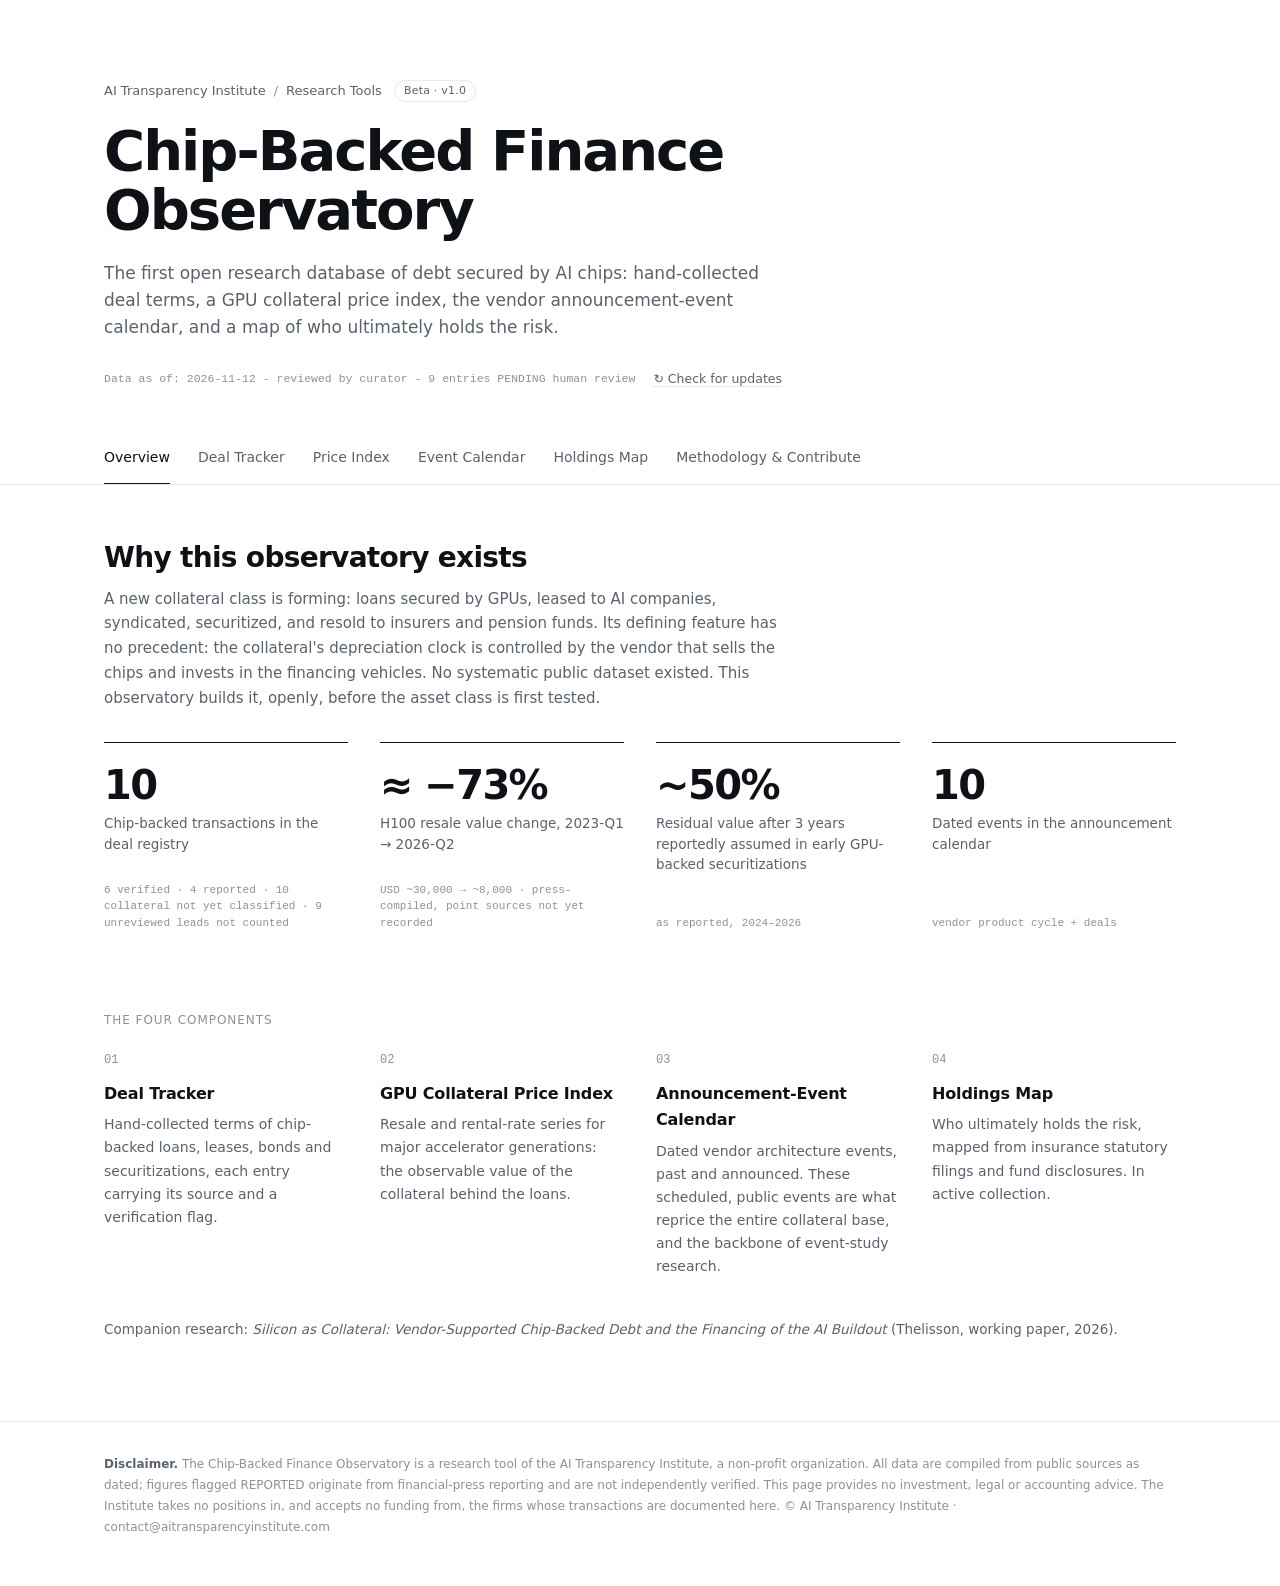
==== commit 63b4fd40: "Improve watcher recall, add collateral schema, prefill curator forms Red-team pass on sources, cover" ====
--- a/index.html
+++ b/index.html
@@ -40,8 +40,8 @@
   <h2>Why this observatory exists</h2>
   <p class="sub">A new collateral class is forming: loans secured by GPUs, leased to AI companies, syndicated, securitized, and resold to insurers and pension funds. Its defining feature has no precedent: the collateral's depreciation clock is controlled by the vendor that sells the chips and invests in the financing vehicles. No systematic public dataset existed. This observatory builds it, openly, before the asset class is first tested.</p>
   <div class="grid">
-    <div class="stat"><b id="st-deals">–</b><span>Transactions tracked in the deal registry</span><span class="src" id="st-vol"></span></div>
-    <div class="stat"><b>≈ −73%</b><span>H100 resale value decline, 2023 → mid-2026</span><span class="src">USD ~30,000 → ~8,000 · press-compiled</span></div>
+    <div class="stat"><b id="st-deals">–</b><span>Chip-backed transactions in the deal registry</span><span class="src" id="st-sum"></span><span class="src" id="st-vol"></span></div>
+    <div class="stat"><b id="st-resale">–</b><span id="st-resale-label">H100 resale value change</span><span class="src" id="st-resale-src"></span></div>
     <div class="stat"><b>~50%</b><span>Residual value after 3 years reportedly assumed in early GPU-backed securitizations</span><span class="src">as reported, 2024–2026</span></div>
     <div class="stat"><b id="st-events">–</b><span>Dated events in the announcement calendar</span><span class="src">vendor product cycle + deals</span></div>
   </div>
@@ -64,6 +64,14 @@
     <thead><tr><th>Date</th><th>Transaction</th><th>Type</th><th>Amount</th><th>Key terms</th><th>Status</th><th>Source</th></tr></thead>
     <tbody id="deal-rows"></tbody>
   </table></div>
+  <details class="pending-wrap" id="related-wrap">
+    <summary>Related financings not secured by chips (<span id="related-count">0</span>), listed for context and not counted</summary>
+    <p class="pending-note">Vendor commitments, financings backed by compute contracts rather than by the chips themselves, and corporate debt without stated chip collateral. They matter for the vendor-support picture but are not chip-backed debt, so they are kept out of the registry count.</p>
+    <div class="scroll-x"><table>
+      <thead><tr><th>Date</th><th>Transaction</th><th>Type</th><th>Amount</th><th>Key terms</th><th>Status</th><th>Source</th></tr></thead>
+      <tbody id="related-rows"></tbody>
+    </table></div>
+  </details>
   <details class="pending-wrap" id="pending-wrap">
     <summary>Unreviewed leads from the automated source watch (<span id="pending-count">0</span>), not verified and not counted</summary>
     <div class="pending-banner"><b>&#9888; Not verified.</b> These headlines were collected automatically and have <b>not been checked by a human curator</b>. Many are duplicates, commentary or unrelated news. They are not part of the deal registry and are excluded from every figure on this site. Each is verified and moved into the registry, or removed, at the next curation pass.</div>
@@ -82,11 +90,13 @@
     <div class="chart-title">H100 resale value (USD per unit, secondary market)</div>
     <div class="chart-sub">Peak scarcity to mid-2026. Note the step behavior around new-generation availability, not smooth drift.</div>
     <div id="chart-resale"></div>
+    <p class="chart-src" id="src-resale"></p>
   </div>
   <div class="chart-card">
     <div class="chart-title">H100 rental rate (USD per GPU-hour, market range midpoint)</div>
     <div class="chart-sub">Rental rates are the collateral's cash-flow engine: they service the leases that service the debt.</div>
     <div id="chart-rental"></div>
+    <p class="chart-src" id="src-rental"></p>
   </div>
   <div class="note">Reading the two charts together: early securitizations reportedly assumed ~50% residual value after three years. The observed resale path fell to ~27% in that window, while the rental rates underpinning lease payments fell by 70–80% from peak before partially recovering.</div>
 </section>
@@ -118,8 +128,10 @@
   <div class="card">
     <h3>Method</h3>
     <p>Entries are compiled exclusively from public sources: issuer press releases, offering materials, regulatory filings, published market trackers, and the financial press. Every entry carries its source. Primary-source confirmation earns a <span class="tag ver">VERIFIED</span> flag; press-only items remain <span class="tag rep">REPORTED</span>. Only a human curator assigns these flags. Nothing on this page is investment advice, and inclusion of a transaction implies no judgment about any named party. Corrections are welcome and acknowledged.</p>
+    <h3>What is counted</h3>
+    <p>The registry counts debt for which AI chips are the collateral: loans and notes with a lien on GPUs or GPU servers, and vehicles that own chips and lease them to a user (chip-lease SPVs, sale-leasebacks). Vendor commitments, financings backed only by compute contracts, and corporate debt with no stated chip collateral are listed apart as related financings and are not counted. Entries whose collateral has not been classified yet are counted and reported as unclassified in the overview. Amounts are headline commitments as announced, not outstanding balances, and are added up only where the curator has recorded a numeric amount.</p>
     <h3>How the data are updated</h3>
-    <p>The deal registry is curated by hand, entry by entry: verification is the product. To find candidates, an automated source watch scans SEC filings, press-release wires and the financial press twice a week and sends what it finds to the curator for review. It does not publish anything to the registry. Leads it collected earlier, before this rule was adopted, are listed below the deal table as <span class="tag pend">PENDING REVIEW</span>. They are excluded from every figure until the curator verifies or removes them. Technically, the page loads its data at every visit from a separate file (observatory-data.json) published alongside it, so updates appear to all visitors the moment the file is replaced, and the "Data as of" date in the header shows the release you are viewing. You can also press "Check for updates" at any time.</p>
+    <p>The deal registry is curated by hand, entry by entry: verification is the product. To find candidates, an automated source watch scans the SEC filings of a list of chip-financing companies, a full-text search of all SEC filings, press-release wires and the financial press once a week and sends what it finds to the curator for review. It does not publish anything to the registry. Leads it collected earlier, before this rule was adopted, are listed below the deal table as <span class="tag pend">PENDING REVIEW</span>. They are excluded from every figure until the curator verifies or removes them. Technically, the page loads its data at every visit from a separate file (observatory-data.json) published alongside it, so updates appear to all visitors the moment the file is replaced, and the "Data as of" date in the header shows the release you are viewing. You can also press "Check for updates" at any time.</p>
     <h3>Openness</h3>
     <p>The database is released under CC BY 4.0. Quarterly snapshots will be archived with a citable reference. Researchers may reuse the data with attribution to the AI Transparency Institute.</p>
     <h3>Contribute</h3>
--- a/styles.css
+++ b/styles.css
@@ -182,3 +182,10 @@
   .stat b{font-size:30px}
   .stat span{font-size:13px}
 }
+
+/* Structured deal details, related-financings note, chart point sources */
+dl.kv{display:grid;grid-template-columns:auto 1fr;gap:2px 10px;margin-top:8px;font-size:12px}
+dl.kv dt{color:var(--faint);white-space:nowrap}
+dl.kv dd{color:var(--muted)}
+.pending-note{font-size:13px;color:var(--muted);max-width:72ch;margin:0 0 16px}
+.chart-src{font-size:12px;color:var(--faint);margin-top:10px;max-width:80ch}
